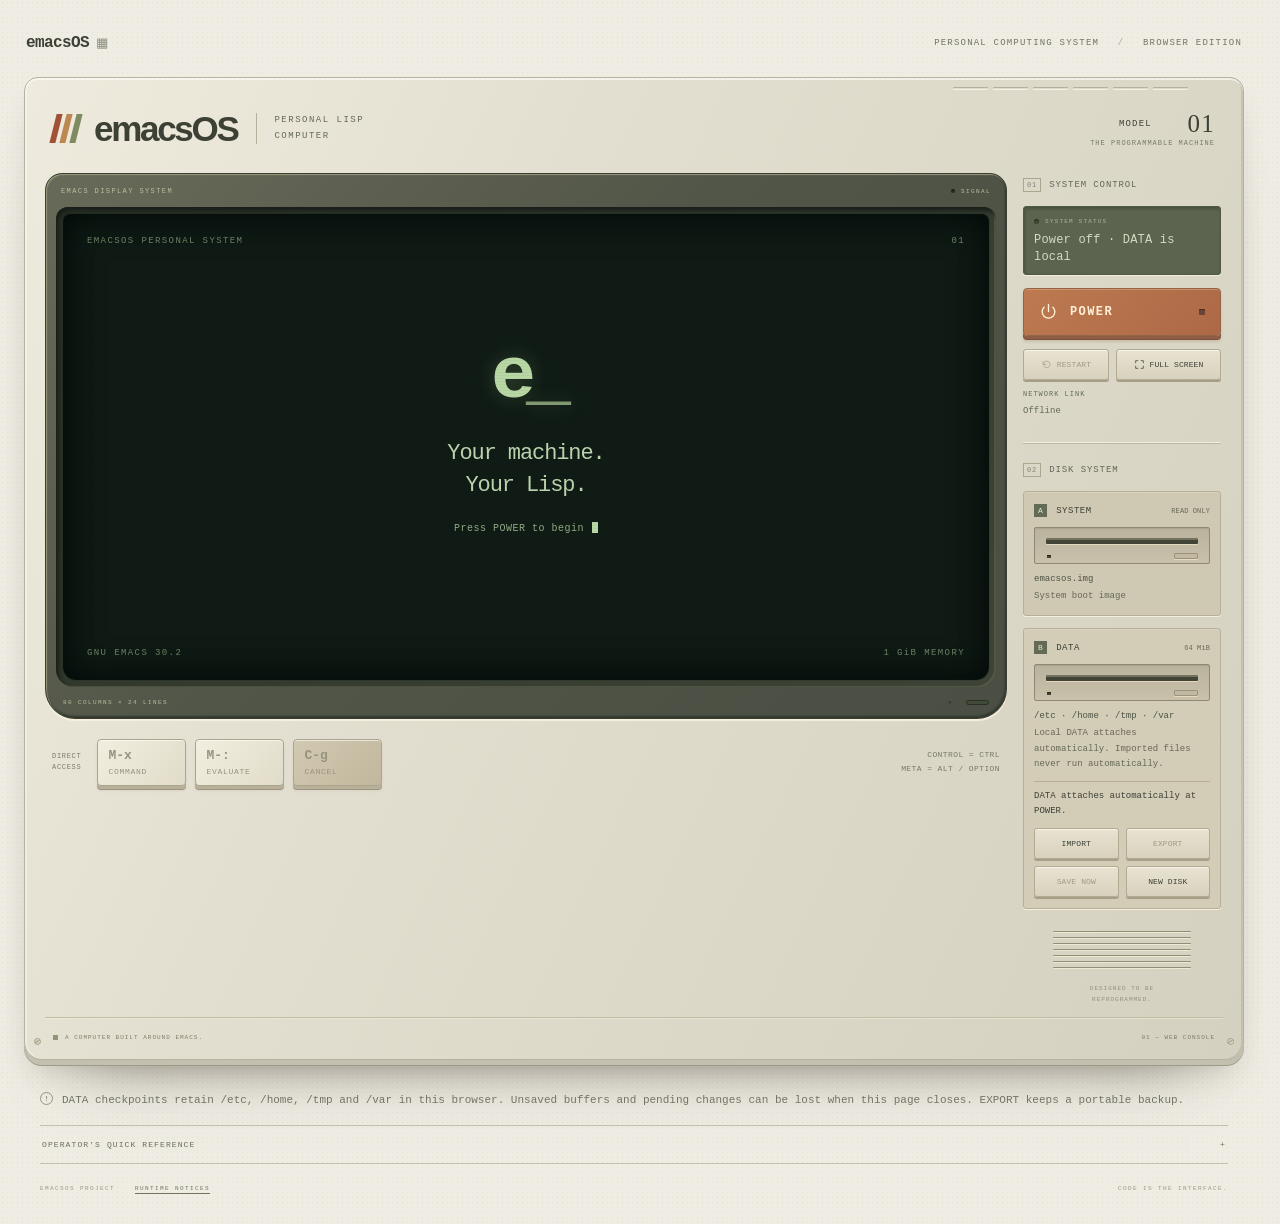
==== web/index.html @ 337ef13f "web: Bridge guest Ethernet through an automatic same-origin network" ====
<!doctype html>
<html lang="en" data-machine-state="off">
<head>
  <meta charset="utf-8">
  <meta name="viewport" content="width=device-width, initial-scale=1">
  <meta name="theme-color" content="#e2dece">
  <meta name="description" content="A small computer for Lisp. Boot emacsOS in your browser.">
  <title>emacsOS — Personal Lisp Computer</title>
  <link rel="icon" href="data:image/svg+xml,%3Csvg xmlns='http://www.w3.org/2000/svg' viewBox='0 0 32 32'%3E%3Crect width='32' height='32' rx='5' fill='%232c382d'/%3E%3Ctext x='6' y='24' font-family='monospace' font-size='26' fill='%23b9d49b'%3Ee%3C/text%3E%3C/svg%3E">
  <link rel="stylesheet" href="./vendor/xterm.css">
  <link rel="stylesheet" href="./terminal.css">
  <script src="./vendor/xterm.js" defer></script>
  <script src="./vendor/xterm-pty.js" defer></script>
  <script src="./machine.js" type="module"></script>
</head>
<body>
  <header class="page-header">
    <a class="project-name" href="./" aria-label="emacsOS web console">emacsOS<span class="registered-mark" aria-hidden="true">▦</span></a>
    <span class="edition">PERSONAL COMPUTING SYSTEM <span class="edition-divider">/</span> BROWSER EDITION</span>
  </header>

  <main class="computer" aria-label="emacsOS personal computer">
    <div class="case-top" aria-hidden="true"><span></span><span></span><span></span><span></span><span></span><span></span></div>
    <header class="nameplate">
      <div class="machine-brand"><span class="brand-stripes" aria-hidden="true"><i></i><i></i><i></i></span><h1>emacsOS</h1><span class="brand-description">PERSONAL LISP<br>COMPUTER</span></div>
      <div class="model-mark">MODEL <strong>01</strong><span>THE PROGRAMMABLE MACHINE</span></div>
    </header>

    <div class="machine-body">
      <section class="display-unit" aria-label="Computer display">
        <div class="monitor-shell" id="monitor">
          <div class="monitor-topline"><span>EMACS DISPLAY SYSTEM</span><span class="display-indicator"><i aria-hidden="true"></i> SIGNAL</span></div>
          <div class="screen-well">
            <div class="screen" id="screen">
              <div class="idle-screen" id="idle-screen">
                <div class="splash-top"><span>EMACSOS PERSONAL SYSTEM</span><span>01</span></div>
                <div class="splash-main"><div class="splash-logo" aria-hidden="true">e<span>_</span></div><p class="splash-title">Your machine.<br>Your Lisp.</p><p class="splash-instruction">Press POWER to begin<span class="cursor" aria-hidden="true"></span></p></div>
                <div class="splash-bottom"><span>GNU EMACS 30.2</span><span>1 GiB MEMORY</span></div>
              </div>
              <div id="terminal" aria-label="emacsOS terminal"></div>
            </div>
          </div>
          <div class="monitor-bottomline"><span id="screen-caption">80 COLUMNS × 24 LINES</span><span class="monitor-mark" aria-hidden="true">● <i></i></span></div>
        </div>
        <div class="key-strip" aria-label="Emacs shortcuts">
          <div class="key-strip-label">DIRECT<br>ACCESS</div>
          <button id="command-key" class="keycap" type="button" disabled><kbd>M-x</kbd><span>COMMAND</span></button>
          <button id="eval-key" class="keycap" type="button" disabled><kbd>M-:</kbd><span>EVALUATE</span></button>
          <button id="cancel-key" class="keycap keycap-cancel" type="button" disabled><kbd>C-g</kbd><span>CANCEL</span></button>
          <span class="keyboard-note">CONTROL = CTRL<br>META = ALT / OPTION</span>
        </div>
      </section>

      <aside class="front-panel" aria-label="Machine controls and disk bays">
        <section class="control-panel" aria-labelledby="control-heading">
          <h2 id="control-heading" class="panel-heading"><span>01</span> SYSTEM CONTROL</h2>
          <div class="system-readout"><span class="readout-label"><i id="power-led" class="led" aria-hidden="true"></i> SYSTEM STATUS</span><p id="status" role="status" aria-live="polite">OFFLINE</p><progress id="boot-progress" max="100" value="0" aria-label="Boot image download" hidden></progress></div>
          <button class="power-key" id="boot" type="button"><svg viewBox="0 0 24 24" aria-hidden="true"><path d="M12 3v9M6.5 6.5a8 8 0 1 0 11 0"/></svg><span>POWER</span><span class="key-indicator" aria-hidden="true"></span></button>
          <div class="secondary-controls"><button id="reset" class="small-key" type="button" disabled><svg viewBox="0 0 20 20" aria-hidden="true"><path d="M4 5v5h5M4.4 9a6 6 0 1 1 .8 4"/></svg>RESTART</button><button id="fullscreen" class="small-key" type="button"><svg viewBox="0 0 20 20" aria-hidden="true"><path d="M3 7V3h4m6 0h4v4m0 6v4h-4m-6 0H3v-4"/></svg>FULL SCREEN</button></div>
          <p class="network-readout"><span>NETWORK LINK</span><span id="network-status" role="status" aria-live="polite">Offline</span></p>
          <p id="error" class="machine-error" role="alert" hidden></p><button id="disk-discard" type="button" class="discard-key" hidden>DISCARD &amp; RESTART</button>
        </section>

        <section class="storage-panel" aria-labelledby="storage-heading">
          <h2 id="storage-heading" class="panel-heading"><span>02</span> DISK SYSTEM</h2>
          <div class="drive drive-system" data-drive="system">
            <div class="drive-label"><span><b>A</b> SYSTEM</span><span class="drive-tag">READ ONLY</span></div>
            <div class="drive-face" aria-hidden="true"><div class="drive-slot"></div><i id="activity-led" class="led"></i><span class="eject-block"></span></div>
            <p class="drive-file">emacsos.img</p>
            <p class="drive-detail">System boot image</p>
          </div>
          <div class="drive drive-data" data-drive="data" aria-describedby="data-drive-note">
            <div class="drive-label"><span><b>B</b> DATA</span><span class="drive-tag">64 MiB</span></div>
            <div class="drive-face" aria-hidden="true"><div class="drive-slot"></div><i id="data-led" class="led"></i><span class="eject-block"></span></div>
            <p class="drive-file">/etc · /home · /tmp · /var</p>
            <p class="drive-detail" id="data-drive-note">Local DATA attaches automatically. Imported files never run automatically.</p>
            <p id="data-status" class="data-status" role="status" aria-live="polite">Preparing DATA controls…</p>
            <div class="disk-actions"><button id="disk-import" type="button" class="small-key">IMPORT</button><button id="disk-export" type="button" class="small-key" disabled>EXPORT</button><button id="disk-save" type="button" class="small-key" disabled>SAVE NOW</button><button id="disk-new" type="button" class="small-key">NEW DISK</button><button id="disk-resume" type="button" class="small-key" hidden>RESUME</button></div>
            <input id="disk-file" type="file" accept=".img,application/octet-stream" hidden>
          </div>
        </section>
        <div class="speaker" aria-hidden="true"><i></i><i></i><i></i><i></i><i></i><i></i><i></i></div>
        <p class="panel-footnote">DESIGNED TO BE<br>REPROGRAMMED.</p>
      </aside>
    </div>

    <footer class="case-footer"><span><i class="footer-square" aria-hidden="true"></i> A COMPUTER BUILT AROUND EMACS.</span><span>01 — WEB CONSOLE</span></footer>
    <span class="case-screw screw-one" aria-hidden="true"></span><span class="case-screw screw-two" aria-hidden="true"></span>
  </main>

  <section class="operator-notes" aria-label="Operating notes">
    <p class="volatile-note"><span class="note-symbol" aria-hidden="true">!</span> DATA checkpoints retain /etc, /home, /tmp and /var in this browser. Unsaved buffers and pending changes can be lost when this page closes. EXPORT keeps a portable backup.</p>
    <details class="quick-reference"><summary>OPERATOR'S QUICK REFERENCE <span aria-hidden="true">+</span></summary><div class="reference-content"><p>Click the screen before typing. On Mac, use <strong>Control</strong> for C- shortcuts and <strong>Option</strong> for M- shortcuts. <kbd>Esc</kbd> followed by <kbd>x</kbd> also opens the command prompt.</p><dl><div><dt><kbd>C-x C-f</kbd></dt><dd>Open or create a file in <code>/home/user</code></dd></div><div><dt><kbd>C-x C-s</kbd></dt><dd>Save the current file</dd></div><div><dt><kbd>C-x C-e</kbd></dt><dd>Evaluate the expression before the cursor</dd></div><div><dt><kbd>C-g</kbd></dt><dd>Cancel the current command</dd></div></dl><p>Your home is <code>/home/user</code>; save projects in <code>~/projects</code>. System configuration belongs in <code>/etc/emacsos</code>, and application state in <code>/var/lib/emacsos</code>. Temporary files in <code>/tmp</code> stay on DATA until applications remove them.</p><p>To try application management, use the EVALUATE key and enter:</p><pre><code>(progn (require 'emacsos-counter)
       (emacsos-counter-start)
       (emacsos-counter-start)
       (emacsos-processes))</code></pre><p>In the application list: <kbd>s</kbd> stops a run, <kbd>r</kbd> restarts it, and <kbd>RET</kbd> shows details. Applications share one cooperative Emacs runtime.</p></div></details>
  </section>
  <footer class="page-footer"><span>EMACSOS PROJECT <a href="./licenses.html" target="_blank" rel="noopener">RUNTIME NOTICES</a></span><span>CODE IS THE INTERFACE.</span></footer>
</body>
</html>
---- web/terminal.css ----
:root {
  color-scheme: light;
  --desk: #eeece3;
  --case: #dcd8c8;
  --case-light: #eeeadd;
  --ink: #3c4035;
  --muted: #747467;
  --line: #b5b29f;
  --screen: #101b16;
  --phosphor: #c1d9b0;
  --amber: #b8663b;
  font-family: "IBM Plex Mono", "SFMono-Regular", Consolas, "Liberation Mono", monospace;
  font-synthesis: none;
}
* { box-sizing: border-box; }
body { margin: 0; color: var(--ink); background: var(--desk); background-image: radial-gradient(#c5c2b344 .7px, transparent .7px); background-size: 5px 5px; }
button, a, summary { -webkit-tap-highlight-color: transparent; }
button { font: inherit; color: inherit; cursor: pointer; }
button:disabled { cursor: default; }
button:focus-visible, summary:focus-visible, a:focus-visible { outline: 2px solid #617a48; outline-offset: 5px; }
[hidden] { display: none !important; }
.page-header { max-width: 1220px; margin: 34px auto 25px; display: flex; align-items: center; justify-content: space-between; padding: 0 2px; }
.project-name { color: var(--ink); text-decoration: none; font-size: 16px; font-weight: 700; letter-spacing: -.6px; }
.registered-mark { margin-left: 7px; font-size: 13px; color: #8a8b7b; }
.edition { font-size: 9px; letter-spacing: 1.2px; color: #727367; }
.edition-divider { padding: 0 12px; color: #aba99a; }
.computer { max-width: 1220px; margin: 0 auto; position: relative; background: linear-gradient(115deg, #eeeadd 0%, #e3dfd0 35%, #d5d1c0 100%); border: 1px solid #b6b29f; border-radius: 14px 14px 18px 18px; padding: 23px 26px 0; box-shadow: inset 0 2px 0 #fff9, inset 2px 0 0 #fff5, inset -2px 0 0 #aaa58f66, 0 5px 0 #c4c0af, 0 6px 0 #9e9a88, 0 21px 30px -12px #655d4844, 0 50px 65px -55px #4a4035aa; }
.case-top { position: absolute; top: 9px; right: 55px; display: flex; gap: 5px; }
.case-top span { width: 35px; height: 3px; border-top: 1px solid #b5b09b; border-bottom: 1px solid #f4f1e6; border-radius: 1px; }
.nameplate { display: flex; align-items: center; justify-content: space-between; min-height: 72px; padding: 5px 8px 22px; }
.machine-brand { display: flex; align-items: center; gap: 15px; }
.machine-brand h1 { font-family: "Arial Black", "Helvetica Neue", Arial, sans-serif; font-size: 35px; letter-spacing: -2.3px; margin: 0; font-weight: 900; }
.brand-stripes { display: flex; gap: 4px; height: 29px; transform: skewX(-14deg); }
.brand-stripes i { width: 6px; background: #a15236; }
.brand-stripes i:nth-child(2) { background: #bc8750; }
.brand-stripes i:nth-child(3) { background: #7e8a60; }
.brand-description { border-left: 1px solid #b4b09c; margin-left: 4px; padding-left: 17px; font-size: 9px; letter-spacing: 1.5px; line-height: 1.7; color: #666958; }
.model-mark { display: grid; grid-template-columns: auto auto; align-items: center; gap: 1px 7px; font-size: 9px; letter-spacing: 1.2px; text-align: right; }
.model-mark strong { font: 25px Georgia, serif; }
.model-mark > span { grid-column: 1 / -1; font-size: 7px; letter-spacing: 1px; color: #787969; }
.machine-body { display: grid; grid-template-columns: minmax(0, 1fr) 212px; gap: 22px; align-items: start; }
.display-unit { min-width: 0; }
.monitor-shell { background: linear-gradient(135deg, #686a59, #525648 45%, #4a4e43); padding: 13px 15px 12px; border: 1px solid #3a3e34; border-radius: 17px 17px 30px 30px; box-shadow: inset 1px 1px 1px #979b7b, inset -1px -2px 2px #30372d, 0 2px 1px #f6f0dd; }
.monitor-topline, .monitor-bottomline { display: flex; align-items: center; justify-content: space-between; color: #b9be9f; font-size: 7px; letter-spacing: 1.4px; }
.monitor-topline { padding: 0 5px 12px; }
.display-indicator { display: flex; gap: 6px; align-items: center; font-size: 6px; }
.display-indicator i { display: block; width: 4px; height: 4px; border-radius: 50%; background: #262d24; box-shadow: inset 0 1px 1px #1118; }
.screen-well { padding: 12px; background: linear-gradient(140deg, #2a3227, #3d4437); border-radius: 12px 12px 18px 18px; box-shadow: inset 3px 4px 5px #171e18, inset -2px -1px 1px #8a8d6f55; }
.screen { background: var(--screen); border-radius: 6px 6px 12px 12px; min-height: 464px; overflow: auto; position: relative; box-shadow: inset 0 0 36px #030d08, 0 0 1px 1px #030d08; isolation: isolate; }
.screen::after { content: ""; position: absolute; inset: 0; pointer-events: none; z-index: 3; border-radius: inherit; background: repeating-linear-gradient(0deg, #0000000a 0, #0000000a 1px, transparent 1px, transparent 3px); box-shadow: inset 0 0 30px #0004; }
.idle-screen { min-width: 720px; height: 464px; padding: 21px 23px; color: #91ac85; display: flex; flex-direction: column; justify-content: space-between; }
.splash-top, .splash-bottom { display: flex; justify-content: space-between; font-size: 9px; letter-spacing: 1.4px; opacity: .72; }
.splash-main { text-align: center; padding-bottom: 10px; }
.splash-logo { font-size: 75px; font-weight: 700; line-height: 1; letter-spacing: -10px; color: #b9d7a5; text-shadow: 0 0 18px #a8dd8038; margin-bottom: 23px; }
.splash-logo span { color: #829b73; }
.splash-title { font-size: 22px; line-height: 1.45; letter-spacing: -1.1px; margin: 0 0 21px; color: #bcd4ae; }
.splash-instruction { font-size: 10px; letter-spacing: .5px; }
.cursor { width: 6px; height: 11px; display: inline-block; vertical-align: -2px; background: #b9d7a5; margin-left: 8px; animation: blink 1.4s step-end infinite; }
@keyframes blink { 50% { opacity: 0; } }
#terminal { width: max-content; min-width: 100%; padding: 12px 10px; }
#terminal:empty { display: none; }
#terminal .xterm { padding: 0; }
#terminal .xterm-viewport { border-radius: 2px; }
html:not([data-machine-state="off"]):not([data-machine-state="failed"]) .idle-screen { display: none; }
html[data-machine-state="loading"] .screen, html[data-machine-state="starting"] .screen { background-image: radial-gradient(ellipse at center, #23392b55, transparent 70%); }
.monitor-bottomline { padding: 12px 7px 0; font-size: 6px; min-height: 19px; }
.monitor-mark { color: #333c2b; display: flex; gap: 13px; align-items: center; }
.monitor-mark i { display: block; width: 23px; height: 5px; border: 1px solid #292f23; border-radius: 3px; background: #414937; }
.key-strip { min-height: 78px; display: flex; gap: 9px; align-items: center; padding: 16px 7px 8px; }
.key-strip-label { font-size: 7px; letter-spacing: .7px; line-height: 1.6; color: #7b7a68; margin-right: 7px; }
.keycap { background: linear-gradient(130deg, #f2eedf, #e1dcc9); border: 1px solid #aaa58d; border-radius: 4px; box-shadow: inset 0 1px 0 #fff9, 0 3px 0 #b8b099, 0 4px 0 #9d9582, 0 5px 3px #76705b1a; min-width: 89px; height: 47px; padding: 6px 10px; text-align: left; }
.keycap kbd { display: block; font-size: 13px; font-family: inherit; font-weight: 700; line-height: 1.2; }
.keycap span { display: block; font-size: 8px; letter-spacing: .7px; margin-top: 4px; }
.keycap:not(:disabled):active, .small-key:not(:disabled):active { transform: translateY(2px); box-shadow: inset 0 1px 2px #463b3133, 0 1px 0 #9d9582; }
.keycap:disabled { color: #969381; }
.keycap-cancel { background: linear-gradient(130deg, #d2c9b1, #c1b79d); }
.keyboard-note { font-size: 8px; letter-spacing: .4px; line-height: 1.8; margin-left: auto; color: #797967; text-align: right; }
.front-panel { padding: 5px 2px 0 0; }
.panel-heading { display: flex; gap: 8px; align-items: center; font-size: 9px; font-weight: 500; letter-spacing: .9px; margin: 0 0 14px; color: #636654; }
.panel-heading > span { font-size: 7px; border: 1px solid #aaa78e; padding: 2px 3px; color: #82816c; }
.system-readout { padding: 11px 10px 8px; background: #5c644f; color: #d3dbc2; border: 1px solid #515944; border-radius: 3px; min-height: 63px; box-shadow: inset 1px 2px 3px #303c2677, 0 1px 0 #f3eedb; }
.readout-label { font-size: 6px; letter-spacing: 1.2px; display: flex; align-items: center; gap: 6px; color: #acb69b; }
.led { display: inline-block; height: 5px; width: 5px; border-radius: 50%; background: #414834; box-shadow: inset 0 1px 1px #0007; }
#status { font-size: 12px; line-height: 1.4; letter-spacing: .2px; margin: 7px 0 0; overflow-wrap: anywhere; }
#boot-progress { width: 100%; height: 3px; border: none; display: block; margin-top: 8px; accent-color: #c3d79e; }
#boot-progress::-webkit-progress-bar { background: #434d38; }
#boot-progress::-webkit-progress-value { background: #c3d79e; }
.power-key { display: flex; align-items: center; gap: 12px; width: 100%; height: 48px; padding: 0 15px; border-radius: 4px; border: 1px solid #93634a; margin-top: 13px; background: linear-gradient(130deg, #bd794f, #ad6947); box-shadow: inset 0 1px 0 #e3ae8188, 0 3px 0 #8e5d43, 0 4px 0 #79513c, 0 6px 3px #84623c33; color: #fff1d8; font-size: 12px; font-weight: 700; letter-spacing: 1.4px; }
.power-key svg { width: 19px; height: 19px; fill: none; stroke: currentColor; stroke-width: 1.7; stroke-linecap: round; }
.power-key .key-indicator { margin-left: auto; width: 6px; height: 6px; border-radius: 1px; background: #6c4435; box-shadow: inset 0 1px 1px #0005; }
.power-key:not(:disabled):hover { background: linear-gradient(130deg, #c98457, #b8734d); }
.power-key:not(:disabled):active { transform: translateY(2px); box-shadow: inset 0 1px 1px #79452b66, 0 1px 0 #79513c; }
.power-key:disabled { background: linear-gradient(130deg, #b5ab92, #a69d85); border-color: #928b73; color: #e9e5d5; box-shadow: inset 0 1px 0 #d6d0b9, 0 3px 0 #918771, 0 4px 0 #827963; }
.secondary-controls { display: grid; grid-template-columns: .9fr 1.1fr; gap: 7px; margin-top: 13px; }
.small-key { display: flex; align-items: center; justify-content: center; gap: 5px; min-height: 31px; padding: 7px 4px; background: linear-gradient(#e8e3d2, #d8d1bd); border: 1px solid #b2aa91; border-radius: 3px; box-shadow: inset 0 1px 0 #f7f4e7, 0 2px 0 #a69e86; font-size: 8px; letter-spacing: .1px; }
.small-key svg { width: 11px; height: 11px; fill: none; stroke: currentColor; stroke-width: 1.3; stroke-linecap: round; stroke-linejoin: round; flex-shrink: 0; }
.small-key:disabled { color: #a19a83; }
.machine-error { font-size: 9px; color: #873c29; line-height: 1.6; padding: 8px; border-left: 2px solid #b56e4a; overflow-wrap: anywhere; }
.storage-panel { border-top: 1px solid #bdb7a1; box-shadow: 0 -1px 0 #f2eedb; margin-top: 25px; padding-top: 19px; }
.drive { padding: 12px 10px 11px; border: 1px solid #b7af99; border-radius: 3px; background: #cfc8b3; box-shadow: inset 0 1px 1px #f2e8d155, 0 1px 0 #f6eed9; }
.drive + .drive { margin-top: 12px; }
.drive-label { display: flex; justify-content: space-between; align-items: center; font-size: 9px; letter-spacing: .5px; }
.drive-label b { display: inline-block; background: #636a56; color: #e6e8d9; padding: 2px 4px; font-size: 8px; font-weight: 400; margin-right: 3px; }
.drive-tag { font-size: 7px; letter-spacing: .1px; color: #676957; }
.drive-face { height: 37px; border: 1px solid #8e8975; background: linear-gradient(#b9b29d, #c9c1aa); position: relative; border-radius: 2px; margin: 10px 0 10px; box-shadow: inset 0 1px 1px #4d483b22; }
.drive-slot { position: absolute; left: 11px; top: 10px; right: 11px; height: 6px; background: #414436; border-top: 2px solid #73725d; border-radius: 1px; box-shadow: 0 1px 0 #e3d8bb; }
.drive-face .led { position: absolute; left: 12px; bottom: 5px; width: 4px; height: 3px; border-radius: 0; }
.eject-block { position: absolute; right: 11px; bottom: 4px; width: 24px; height: 6px; border: 1px solid #9b937d; background: #c2b9a1; box-shadow: 0 1px 0 #e6dbc0; border-radius: 1px; }
.drive-file { margin: 0; font-size: 9px; color: #4e5444; }
.drive-detail { margin: 5px 0 0; font-size: 9px; color: #666957; line-height: 1.7; }
.drive-data { background: #d3ccb7; }
.speaker { display: grid; gap: 4px; margin: 22px 30px 15px; }
.speaker i { height: 2px; background: #a29e89; border-top: 1px solid #918e78; border-bottom: 1px solid #f0e8d0; border-radius: 3px; }
.panel-footnote { text-align: center; font-size: 6px; line-height: 1.8; letter-spacing: 1px; color: #909079; }
.case-footer { display: flex; justify-content: space-between; align-items: center; margin-top: 5px; padding: 16px 8px 18px; border-top: 1px solid #c2bca7; color: #7c7b66; font-size: 6px; letter-spacing: 1px; box-shadow: inset 0 1px 0 #f7efda77; }
.case-footer > span:first-child { display: flex; align-items: center; gap: 7px; }
.footer-square { width: 5px; height: 5px; background: #929579; }
.case-screw { position: absolute; bottom: 14px; width: 7px; height: 7px; border: 1px solid #a4a18b; border-radius: 50%; background: linear-gradient(125deg, #c8c1ac, #e5ddc5); box-shadow: inset 0 1px 1px #fff4; }
.case-screw::after { content: ""; position: absolute; top: 2px; left: 0; width: 5px; height: 1px; background: #a09a84; transform: rotate(-35deg); }
.screw-one { left: 9px; }.screw-two { right: 9px; }
.operator-notes { max-width: 1188px; margin: 31px auto 0; }
.volatile-note { display: flex; align-items: start; gap: 9px; font-size: 11px; line-height: 1.7; color: #767769; margin: 0 0 16px; }
.note-symbol { width: 13px; height: 13px; border: 1px solid #9a9985; border-radius: 50%; text-align: center; font-size: 8px; line-height: 12px; flex-shrink: 0; margin-top: 1px; }
.quick-reference { border-top: 1px solid #c5c1b2; border-bottom: 1px solid #c5c1b2; }
.quick-reference summary { cursor: pointer; display: flex; justify-content: space-between; padding: 14px 2px; font-size: 8px; letter-spacing: 1.1px; color: #6b705e; list-style: none; }
.quick-reference summary::-webkit-details-marker { display: none; }
.quick-reference[open] summary > span { transform: rotate(45deg); }
.reference-content { padding: 0 3px 12px; font-size: 11px; line-height: 1.8; max-width: 780px; color: #626958; }
.reference-content dl { display: grid; grid-template-columns: 1fr 1fr; gap: 10px 25px; margin: 17px 0; }
.reference-content dl > div { display: flex; gap: 12px; align-items: baseline; }
.reference-content dt { flex: 0 0 90px; }.reference-content dd { margin: 0; font-size: 10px; }
.reference-content kbd { background: #e4e0d2; border: 1px solid #cac4b1; border-radius: 2px; font-size: 10px; padding: 1px 3px; white-space: nowrap; }
.reference-content pre { overflow: auto; background: #e4e0d2; border-left: 2px solid #a3a78e; padding: 12px 15px; font-size: 11px; }
.page-footer { max-width: 1188px; margin: 21px auto 32px; display: flex; justify-content: space-between; font-size: 6px; letter-spacing: 1.4px; color: #999888; }
.page-footer a { color: #727661; margin-left: 15px; text-underline-offset: 3px; }
html[data-machine-state="running"] #power-led, html[data-machine-state="running"] .display-indicator i { background: #b5d785; box-shadow: 0 0 5px #b7d77988; }
html[data-machine-state="running"] #activity-led { background: #90a85f; box-shadow: 0 0 3px #8c9f5c66; }
html[data-machine-state="running"] .power-key .key-indicator { background: #c1d7a0; box-shadow: 0 0 3px #c1d7a077; }
html[data-machine-state="loading"] #power-led, html[data-machine-state="starting"] #power-led { background: #d6b475; animation: blink 1s step-end infinite; }
html[data-machine-state="failed"] #power-led { background: #d88c64; }
.monitor-shell:fullscreen { display: flex; flex-direction: column; justify-content: center; align-items: center; border-radius: 0; background: #252d24; overflow: auto; }
.monitor-shell:fullscreen .screen-well { width: max-content; max-width: 100%; }
.monitor-shell:fullscreen .monitor-topline, .monitor-shell:fullscreen .monitor-bottomline { width: 820px; max-width: 100%; }
@media (max-width: 1280px) { .page-header, .computer { margin-left: 24px; margin-right: 24px; }.operator-notes, .page-footer { margin-left: 40px; margin-right: 40px; }.computer { padding-left: 20px; padding-right: 20px; }.machine-body { gap: 16px; grid-template-columns: minmax(0, 1fr) 200px; }.screen-well { padding: 8px; }.monitor-shell { padding-left: 10px; padding-right: 10px; } }
@media (max-width: 1140px) { .machine-body { grid-template-columns: minmax(0, 1fr); }.front-panel { display: grid; grid-template-columns: 230px minmax(0, 1fr); gap: 25px; padding: 12px 7px 20px; }.storage-panel { margin-top: 0; padding-top: 0; border-top: 0; box-shadow: none; display: grid; grid-template-columns: 1fr 1fr; gap: 0 14px; }.storage-panel h2 { grid-column: 1 / -1; }.drive + .drive { margin-top: 0; }.speaker, .panel-footnote { display: none; }.case-footer { margin-top: 0; }.screen { min-height: 464px; }.idle-screen { min-width: 0; }.keyboard-note { margin-left: 22px; }.monitor-shell { max-width: 100%; } }
@media (max-width: 640px) { .page-header { margin: 22px 16px 18px; }.edition { font-size: 6px; letter-spacing: .4px; max-width: 180px; text-align: right; line-height: 1.8; }.edition-divider { padding: 0 4px; }.computer { margin: 0 10px; padding: 18px 10px 0; border-radius: 10px; }.nameplate { padding: 8px 3px 19px; }.machine-brand { gap: 10px; }.machine-brand h1 { font-size: 29px; }.brand-description { display: none; }.model-mark > span { display: none; }.brand-stripes { height: 23px; gap: 3px; }.brand-stripes i { width: 4px; }.case-top { right: 25px; }.case-top span { width: 22px; }.monitor-shell { padding: 10px 7px; border-radius: 12px 12px 20px 20px; }.monitor-topline { font-size: 6px; letter-spacing: .8px; }.screen-well { padding: 6px; }.screen { min-height: 340px; }.idle-screen { height: 340px; padding: 17px 14px; }.splash-top, .splash-bottom { font-size: 6px; letter-spacing: .5px; }.splash-title { font-size: 20px; }.splash-logo { font-size: 50px; margin-bottom: 18px; }.splash-instruction { font-size: 8px; }.key-strip { gap: 7px; padding-left: 3px; padding-right: 3px; min-height: 77px; }.key-strip-label { font-size: 5px; margin-right: 0; }.keycap { min-width: 0; width: 77px; padding-left: 9px; }.keycap span { font-size: 8px; }.keyboard-note { display: none; }.front-panel { grid-template-columns: 1fr; gap: 23px; padding-left: 4px; padding-right: 4px; }.control-panel { display: grid; grid-template-columns: 1fr 1fr; gap: 0 12px; }.control-panel h2 { grid-column: 1 / -1; }.system-readout { grid-row: span 2; }.power-key { margin-top: 0; height: 42px; font-size: 10px; gap: 10px; padding: 0 11px; }.secondary-controls { margin-top: 9px; }.small-key { font-size: 7px; min-height: 27px; }.machine-error { grid-column: 1 / -1; }.storage-panel { gap: 0 10px; }.drive { padding: 11px 8px; }.drive-label { font-size: 8px; }.drive-tag { font-size: 6px; }.drive-file { font-size: 8px; }.drive-detail { font-size: 9px; }.case-footer { font-size: 4px; letter-spacing: .3px; padding: 13px 3px 16px; }.operator-notes { margin: 27px 20px 0; }.volatile-note { font-size: 10px; }.quick-reference summary { font-size: 7px; }.reference-content dl { grid-template-columns: 1fr; }.page-footer { margin: 18px 20px 25px; font-size: 5px; }.monitor-shell:fullscreen { padding: 15px; } }
@media (prefers-reduced-motion: reduce) { *, *::before, *::after { animation: none !important; scroll-behavior: auto !important; } }

.data-status { font-size: 9px; line-height: 1.6; padding-top: 7px; border-top: 1px solid #b6ae98; overflow-wrap: anywhere; }
.data-status[data-state="saved"] { color: #405c32; }
.data-status[data-state="error"], .data-status[data-state="session-only"] { color: #873c29; }
.disk-actions { display: grid; grid-template-columns: 1fr 1fr; gap: 7px; margin-top: 10px; }
.disk-actions .small-key { font-size: 8px; }
#disk-resume { grid-column: 1 / -1; }
.discard-key { background: none; border: 0; color: #873c29; padding: 8px 0; text-decoration: underline; font-size: 8px; line-height: 1.6; cursor: pointer; }
html[data-storage-state="saved"] #data-led { background: #90a85f; box-shadow: 0 0 3px #8c9f5c66; }
html[data-storage-state="pending"] #data-led { background: #d6b475; }
html[data-storage-state="error"] #data-led, html[data-storage-state="session-only"] #data-led { background: #d88c64; }

.network-readout { display: flex; flex-direction: column; gap: 4px; font-size: 9px; line-height: 1.6; color: #626958; grid-column: 1 / -1; }
.network-readout > span:first-child { font-size: 7px; letter-spacing: 1px; }
html[data-network-state="connected"] #network-status { color: #405c32; }
html[data-network-state="disconnected"] #network-status { color: #873c29; }
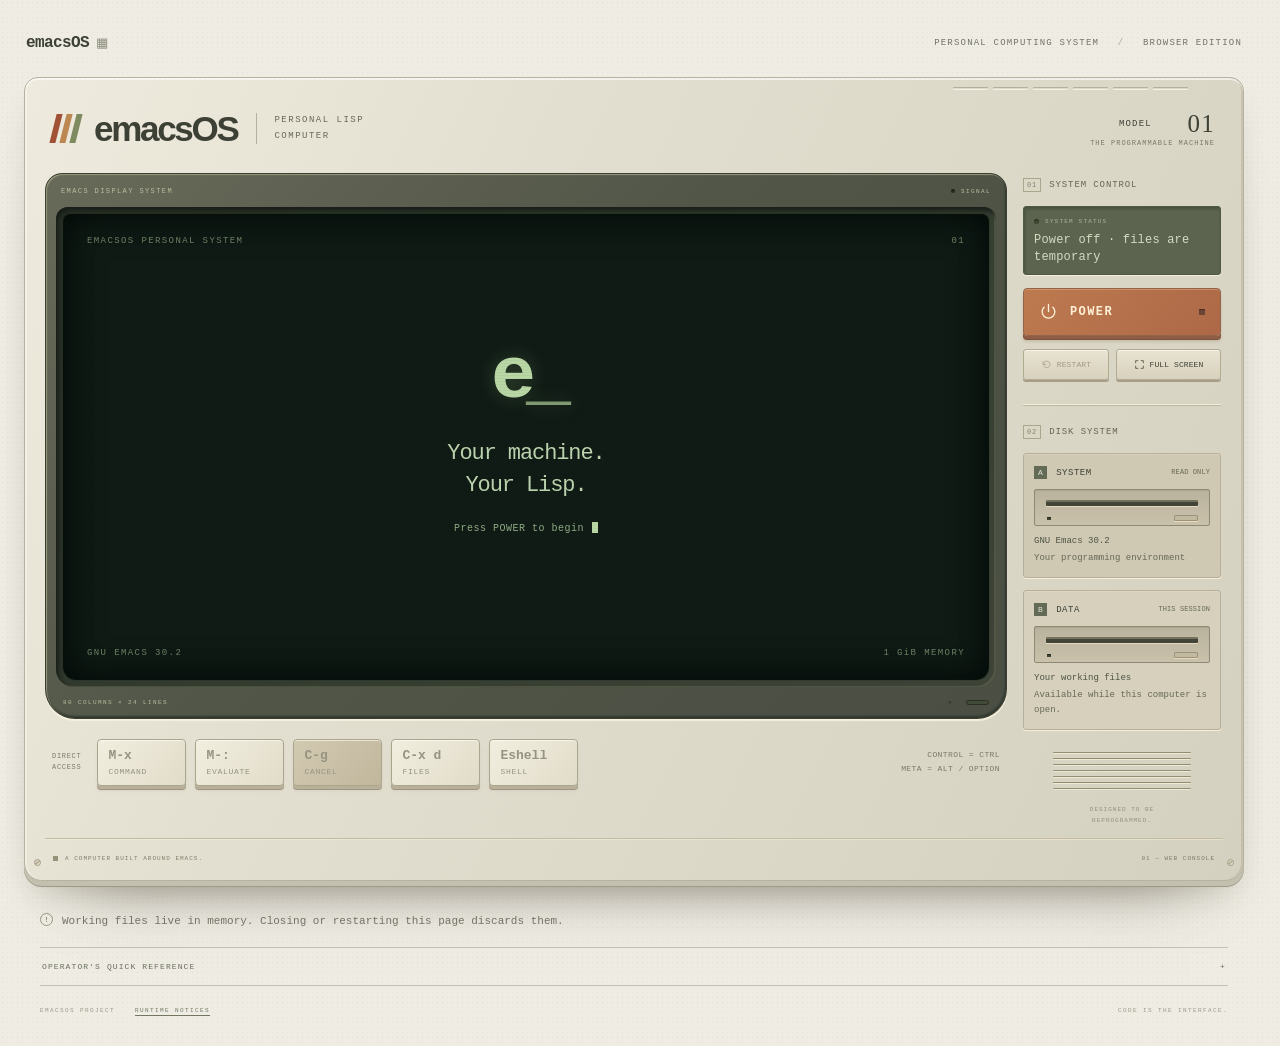
==== commit a6ed505d: "system: Replace the custom kernel with Linux and the browser workspace" ====
--- a/web/index.html
+++ b/web/index.html
@@ -4,7 +4,7 @@
   <meta charset="utf-8">
   <meta name="viewport" content="width=device-width, initial-scale=1">
   <meta name="theme-color" content="#e2dece">
-  <meta name="description" content="A small computer for Lisp. Boot emacsOS in your browser.">
+  <meta name="description" content="Your personal Lisp computer. Start Emacs in your browser and make it your own.">
   <title>emacsOS — Personal Lisp Computer</title>
   <link rel="icon" href="data:image/svg+xml,%3Csvg xmlns='http://www.w3.org/2000/svg' viewBox='0 0 32 32'%3E%3Crect width='32' height='32' rx='5' fill='%232c382d'/%3E%3Ctext x='6' y='24' font-family='monospace' font-size='26' fill='%23b9d49b'%3Ee%3C/text%3E%3C/svg%3E">
   <link rel="stylesheet" href="./vendor/xterm.css">
@@ -47,6 +47,8 @@
           <button id="command-key" class="keycap" type="button" disabled><kbd>M-x</kbd><span>COMMAND</span></button>
           <button id="eval-key" class="keycap" type="button" disabled><kbd>M-:</kbd><span>EVALUATE</span></button>
           <button id="cancel-key" class="keycap keycap-cancel" type="button" disabled><kbd>C-g</kbd><span>CANCEL</span></button>
+          <button id="files-key" class="keycap" type="button" disabled><kbd>C-x d</kbd><span>FILES</span></button>
+          <button id="shell-key" class="keycap" type="button" disabled><kbd>Eshell</kbd><span>SHELL</span></button>
           <span class="keyboard-note">CONTROL = CTRL<br>META = ALT / OPTION</span>
         </div>
       </section>
@@ -57,8 +59,7 @@
           <div class="system-readout"><span class="readout-label"><i id="power-led" class="led" aria-hidden="true"></i> SYSTEM STATUS</span><p id="status" role="status" aria-live="polite">OFFLINE</p><progress id="boot-progress" max="100" value="0" aria-label="Boot image download" hidden></progress></div>
           <button class="power-key" id="boot" type="button"><svg viewBox="0 0 24 24" aria-hidden="true"><path d="M12 3v9M6.5 6.5a8 8 0 1 0 11 0"/></svg><span>POWER</span><span class="key-indicator" aria-hidden="true"></span></button>
           <div class="secondary-controls"><button id="reset" class="small-key" type="button" disabled><svg viewBox="0 0 20 20" aria-hidden="true"><path d="M4 5v5h5M4.4 9a6 6 0 1 1 .8 4"/></svg>RESTART</button><button id="fullscreen" class="small-key" type="button"><svg viewBox="0 0 20 20" aria-hidden="true"><path d="M3 7V3h4m6 0h4v4m0 6v4h-4m-6 0H3v-4"/></svg>FULL SCREEN</button></div>
-          <p class="network-readout"><span>NETWORK LINK</span><span id="network-status" role="status" aria-live="polite">Offline</span></p>
-          <p id="error" class="machine-error" role="alert" hidden></p><button id="disk-discard" type="button" class="discard-key" hidden>DISCARD &amp; RESTART</button>
+          <p id="error" class="machine-error" role="alert" hidden></p>
         </section>
 
         <section class="storage-panel" aria-labelledby="storage-heading">
@@ -66,17 +67,14 @@
           <div class="drive drive-system" data-drive="system">
             <div class="drive-label"><span><b>A</b> SYSTEM</span><span class="drive-tag">READ ONLY</span></div>
             <div class="drive-face" aria-hidden="true"><div class="drive-slot"></div><i id="activity-led" class="led"></i><span class="eject-block"></span></div>
-            <p class="drive-file">emacsos.img</p>
-            <p class="drive-detail">System boot image</p>
+            <p class="drive-file">GNU Emacs 30.2</p>
+            <p class="drive-detail">Your programming environment</p>
           </div>
           <div class="drive drive-data" data-drive="data" aria-describedby="data-drive-note">
-            <div class="drive-label"><span><b>B</b> DATA</span><span class="drive-tag">64 MiB</span></div>
-            <div class="drive-face" aria-hidden="true"><div class="drive-slot"></div><i id="data-led" class="led"></i><span class="eject-block"></span></div>
-            <p class="drive-file">/etc · /home · /tmp · /var</p>
-            <p class="drive-detail" id="data-drive-note">Local DATA attaches automatically. Imported files never run automatically.</p>
-            <p id="data-status" class="data-status" role="status" aria-live="polite">Preparing DATA controls…</p>
-            <div class="disk-actions"><button id="disk-import" type="button" class="small-key">IMPORT</button><button id="disk-export" type="button" class="small-key" disabled>EXPORT</button><button id="disk-save" type="button" class="small-key" disabled>SAVE NOW</button><button id="disk-new" type="button" class="small-key">NEW DISK</button><button id="disk-resume" type="button" class="small-key" hidden>RESUME</button></div>
-            <input id="disk-file" type="file" accept=".img,application/octet-stream" hidden>
+            <div class="drive-label"><span><b>B</b> DATA</span><span class="drive-tag">THIS SESSION</span></div>
+            <div class="drive-face" aria-hidden="true"><div class="drive-slot"></div><i class="led"></i><span class="eject-block"></span></div>
+            <p class="drive-file">Your working files</p>
+            <p class="drive-detail" id="data-drive-note">Available while this computer is open.</p>
           </div>
         </section>
         <div class="speaker" aria-hidden="true"><i></i><i></i><i></i><i></i><i></i><i></i><i></i></div>
@@ -89,11 +87,8 @@
   </main>
 
   <section class="operator-notes" aria-label="Operating notes">
-    <p class="volatile-note"><span class="note-symbol" aria-hidden="true">!</span> DATA checkpoints retain /etc, /home, /tmp and /var in this browser. Unsaved buffers and pending changes can be lost when this page closes. EXPORT keeps a portable backup.</p>
-    <details class="quick-reference"><summary>OPERATOR'S QUICK REFERENCE <span aria-hidden="true">+</span></summary><div class="reference-content"><p>Click the screen before typing. On Mac, use <strong>Control</strong> for C- shortcuts and <strong>Option</strong> for M- shortcuts. <kbd>Esc</kbd> followed by <kbd>x</kbd> also opens the command prompt.</p><dl><div><dt><kbd>C-x C-f</kbd></dt><dd>Open or create a file in <code>/home/user</code></dd></div><div><dt><kbd>C-x C-s</kbd></dt><dd>Save the current file</dd></div><div><dt><kbd>C-x C-e</kbd></dt><dd>Evaluate the expression before the cursor</dd></div><div><dt><kbd>C-g</kbd></dt><dd>Cancel the current command</dd></div></dl><p>Your home is <code>/home/user</code>; save projects in <code>~/projects</code>. System configuration belongs in <code>/etc/emacsos</code>, and application state in <code>/var/lib/emacsos</code>. Temporary files in <code>/tmp</code> stay on DATA until applications remove them.</p><p>To try application management, use the EVALUATE key and enter:</p><pre><code>(progn (require 'emacsos-counter)
-       (emacsos-counter-start)
-       (emacsos-counter-start)
-       (emacsos-processes))</code></pre><p>In the application list: <kbd>s</kbd> stops a run, <kbd>r</kbd> restarts it, and <kbd>RET</kbd> shows details. Applications share one cooperative Emacs runtime.</p></div></details>
+    <p class="volatile-note"><span class="note-symbol" aria-hidden="true">!</span> Working files live in memory. Closing or restarting this page discards them.</p>
+    <details class="quick-reference"><summary>OPERATOR'S QUICK REFERENCE <span aria-hidden="true">+</span></summary><div class="reference-content"><p>Click the screen before typing. On Mac, use <strong>Control</strong> for C- shortcuts and <strong>Option</strong> for M- shortcuts. <kbd>Esc</kbd> followed by <kbd>x</kbd> also opens the command prompt.</p><dl><div><dt><kbd>C-x C-f</kbd></dt><dd>Open or create a file in <code>~/work</code></dd></div><div><dt><kbd>C-x C-s</kbd></dt><dd>Save the current file</dd></div><div><dt><kbd>C-x C-e</kbd></dt><dd>Evaluate the expression before the cursor</dd></div><div><dt><kbd>C-g</kbd></dt><dd>Cancel the current command</dd></div></dl><p>Use FILES to browse your workspace, or SHELL to run commands in Eshell. <kbd>C-x C-c</kbd> ends the session. Saved files remain available during this session; restarting begins with a fresh workspace.</p></div></details>
   </section>
   <footer class="page-footer"><span>EMACSOS PROJECT <a href="./licenses.html" target="_blank" rel="noopener">RUNTIME NOTICES</a></span><span>CODE IS THE INTERFACE.</span></footer>
 </body>
--- a/web/terminal.css
+++ b/web/terminal.css
@@ -66,7 +66,7 @@
 .monitor-bottomline { padding: 12px 7px 0; font-size: 6px; min-height: 19px; }
 .monitor-mark { color: #333c2b; display: flex; gap: 13px; align-items: center; }
 .monitor-mark i { display: block; width: 23px; height: 5px; border: 1px solid #292f23; border-radius: 3px; background: #414937; }
-.key-strip { min-height: 78px; display: flex; gap: 9px; align-items: center; padding: 16px 7px 8px; }
+.key-strip { min-height: 78px; display: flex; flex-wrap: wrap; gap: 9px; align-items: center; padding: 16px 7px 8px; }
 .key-strip-label { font-size: 7px; letter-spacing: .7px; line-height: 1.6; color: #7b7a68; margin-right: 7px; }
 .keycap { background: linear-gradient(130deg, #f2eedf, #e1dcc9); border: 1px solid #aaa58d; border-radius: 4px; box-shadow: inset 0 1px 0 #fff9, 0 3px 0 #b8b099, 0 4px 0 #9d9582, 0 5px 3px #76705b1a; min-width: 89px; height: 47px; padding: 6px 10px; text-align: left; }
 .keycap kbd { display: block; font-size: 13px; font-family: inherit; font-weight: 700; line-height: 1.2; }
@@ -108,7 +108,10 @@
 .eject-block { position: absolute; right: 11px; bottom: 4px; width: 24px; height: 6px; border: 1px solid #9b937d; background: #c2b9a1; box-shadow: 0 1px 0 #e6dbc0; border-radius: 1px; }
 .drive-file { margin: 0; font-size: 9px; color: #4e5444; }
 .drive-detail { margin: 5px 0 0; font-size: 9px; color: #666957; line-height: 1.7; }
-.drive-data { background: #d3ccb7; }
+.drive-data { background: #d6d0bd; }
+
+
+
 .speaker { display: grid; gap: 4px; margin: 22px 30px 15px; }
 .speaker i { height: 2px; background: #a29e89; border-top: 1px solid #918e78; border-bottom: 1px solid #f0e8d0; border-radius: 3px; }
 .panel-footnote { text-align: center; font-size: 6px; line-height: 1.8; letter-spacing: 1px; color: #909079; }
@@ -145,19 +148,3 @@
 @media (max-width: 1140px) { .machine-body { grid-template-columns: minmax(0, 1fr); }.front-panel { display: grid; grid-template-columns: 230px minmax(0, 1fr); gap: 25px; padding: 12px 7px 20px; }.storage-panel { margin-top: 0; padding-top: 0; border-top: 0; box-shadow: none; display: grid; grid-template-columns: 1fr 1fr; gap: 0 14px; }.storage-panel h2 { grid-column: 1 / -1; }.drive + .drive { margin-top: 0; }.speaker, .panel-footnote { display: none; }.case-footer { margin-top: 0; }.screen { min-height: 464px; }.idle-screen { min-width: 0; }.keyboard-note { margin-left: 22px; }.monitor-shell { max-width: 100%; } }
 @media (max-width: 640px) { .page-header { margin: 22px 16px 18px; }.edition { font-size: 6px; letter-spacing: .4px; max-width: 180px; text-align: right; line-height: 1.8; }.edition-divider { padding: 0 4px; }.computer { margin: 0 10px; padding: 18px 10px 0; border-radius: 10px; }.nameplate { padding: 8px 3px 19px; }.machine-brand { gap: 10px; }.machine-brand h1 { font-size: 29px; }.brand-description { display: none; }.model-mark > span { display: none; }.brand-stripes { height: 23px; gap: 3px; }.brand-stripes i { width: 4px; }.case-top { right: 25px; }.case-top span { width: 22px; }.monitor-shell { padding: 10px 7px; border-radius: 12px 12px 20px 20px; }.monitor-topline { font-size: 6px; letter-spacing: .8px; }.screen-well { padding: 6px; }.screen { min-height: 340px; }.idle-screen { height: 340px; padding: 17px 14px; }.splash-top, .splash-bottom { font-size: 6px; letter-spacing: .5px; }.splash-title { font-size: 20px; }.splash-logo { font-size: 50px; margin-bottom: 18px; }.splash-instruction { font-size: 8px; }.key-strip { gap: 7px; padding-left: 3px; padding-right: 3px; min-height: 77px; }.key-strip-label { font-size: 5px; margin-right: 0; }.keycap { min-width: 0; width: 77px; padding-left: 9px; }.keycap span { font-size: 8px; }.keyboard-note { display: none; }.front-panel { grid-template-columns: 1fr; gap: 23px; padding-left: 4px; padding-right: 4px; }.control-panel { display: grid; grid-template-columns: 1fr 1fr; gap: 0 12px; }.control-panel h2 { grid-column: 1 / -1; }.system-readout { grid-row: span 2; }.power-key { margin-top: 0; height: 42px; font-size: 10px; gap: 10px; padding: 0 11px; }.secondary-controls { margin-top: 9px; }.small-key { font-size: 7px; min-height: 27px; }.machine-error { grid-column: 1 / -1; }.storage-panel { gap: 0 10px; }.drive { padding: 11px 8px; }.drive-label { font-size: 8px; }.drive-tag { font-size: 6px; }.drive-file { font-size: 8px; }.drive-detail { font-size: 9px; }.case-footer { font-size: 4px; letter-spacing: .3px; padding: 13px 3px 16px; }.operator-notes { margin: 27px 20px 0; }.volatile-note { font-size: 10px; }.quick-reference summary { font-size: 7px; }.reference-content dl { grid-template-columns: 1fr; }.page-footer { margin: 18px 20px 25px; font-size: 5px; }.monitor-shell:fullscreen { padding: 15px; } }
 @media (prefers-reduced-motion: reduce) { *, *::before, *::after { animation: none !important; scroll-behavior: auto !important; } }
-
-.data-status { font-size: 9px; line-height: 1.6; padding-top: 7px; border-top: 1px solid #b6ae98; overflow-wrap: anywhere; }
-.data-status[data-state="saved"] { color: #405c32; }
-.data-status[data-state="error"], .data-status[data-state="session-only"] { color: #873c29; }
-.disk-actions { display: grid; grid-template-columns: 1fr 1fr; gap: 7px; margin-top: 10px; }
-.disk-actions .small-key { font-size: 8px; }
-#disk-resume { grid-column: 1 / -1; }
-.discard-key { background: none; border: 0; color: #873c29; padding: 8px 0; text-decoration: underline; font-size: 8px; line-height: 1.6; cursor: pointer; }
-html[data-storage-state="saved"] #data-led { background: #90a85f; box-shadow: 0 0 3px #8c9f5c66; }
-html[data-storage-state="pending"] #data-led { background: #d6b475; }
-html[data-storage-state="error"] #data-led, html[data-storage-state="session-only"] #data-led { background: #d88c64; }
-
-.network-readout { display: flex; flex-direction: column; gap: 4px; font-size: 9px; line-height: 1.6; color: #626958; grid-column: 1 / -1; }
-.network-readout > span:first-child { font-size: 7px; letter-spacing: 1px; }
-html[data-network-state="connected"] #network-status { color: #405c32; }
-html[data-network-state="disconnected"] #network-status { color: #873c29; }
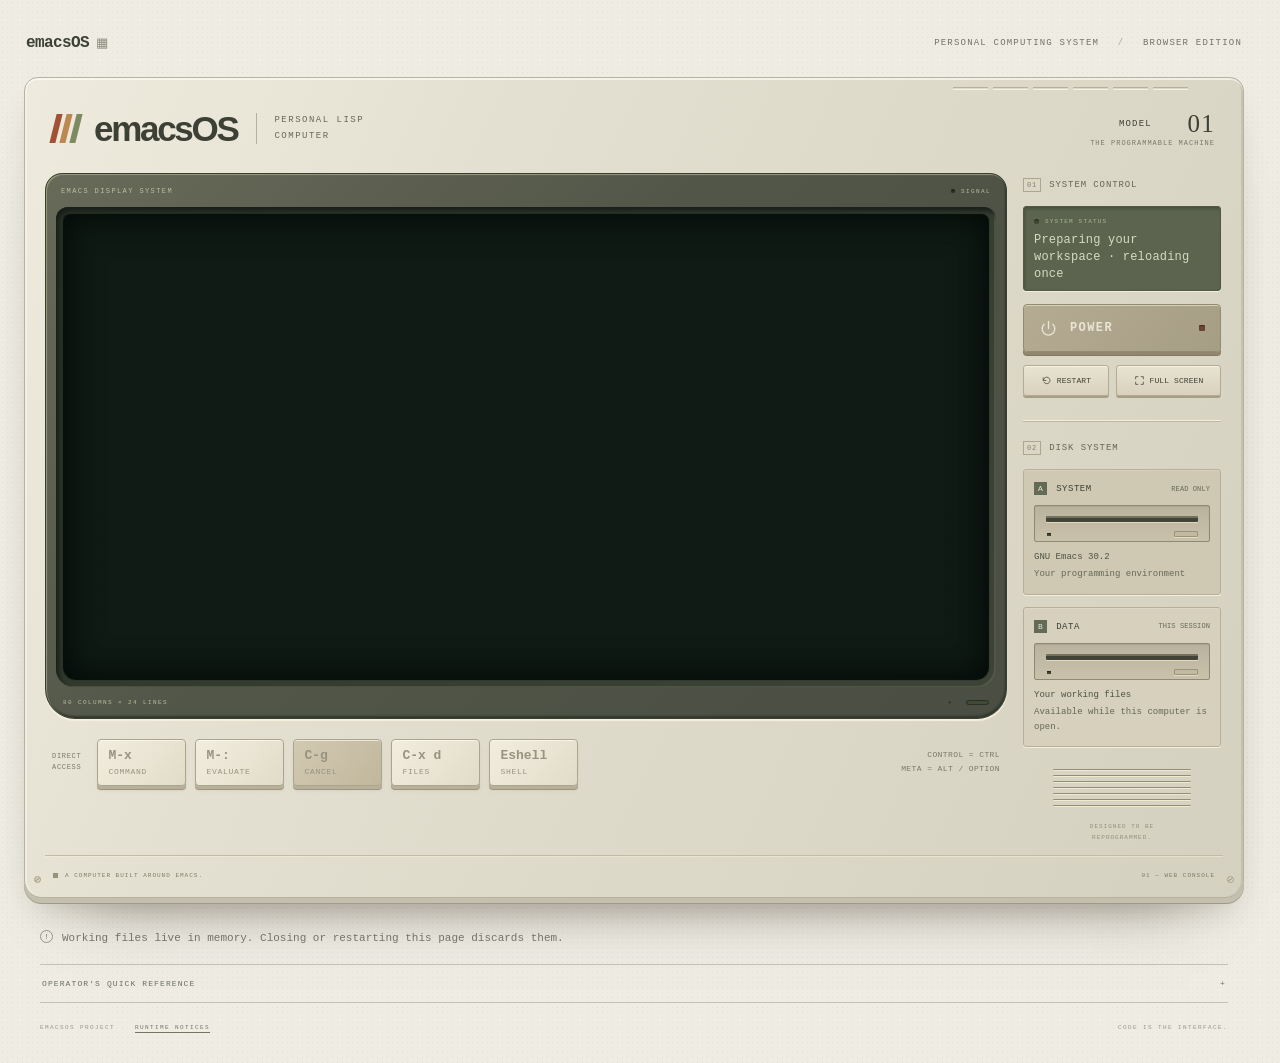
==== commit 628f9ae7: "release: Prepare source-backed browser distribution" ====
--- a/web/index.html
+++ b/web/index.html
@@ -9,6 +9,8 @@
   <link rel="icon" href="data:image/svg+xml,%3Csvg xmlns='http://www.w3.org/2000/svg' viewBox='0 0 32 32'%3E%3Crect width='32' height='32' rx='5' fill='%232c382d'/%3E%3Ctext x='6' y='24' font-family='monospace' font-size='26' fill='%23b9d49b'%3Ee%3C/text%3E%3C/svg%3E">
   <link rel="stylesheet" href="./vendor/xterm.css">
   <link rel="stylesheet" href="./terminal.css">
+  <script src="./isolation.js"></script>
+  <script src="./coi-serviceworker.js"></script>
   <script src="./vendor/xterm.js" defer></script>
   <script src="./vendor/xterm-pty.js" defer></script>
   <script src="./machine.js" type="module"></script>
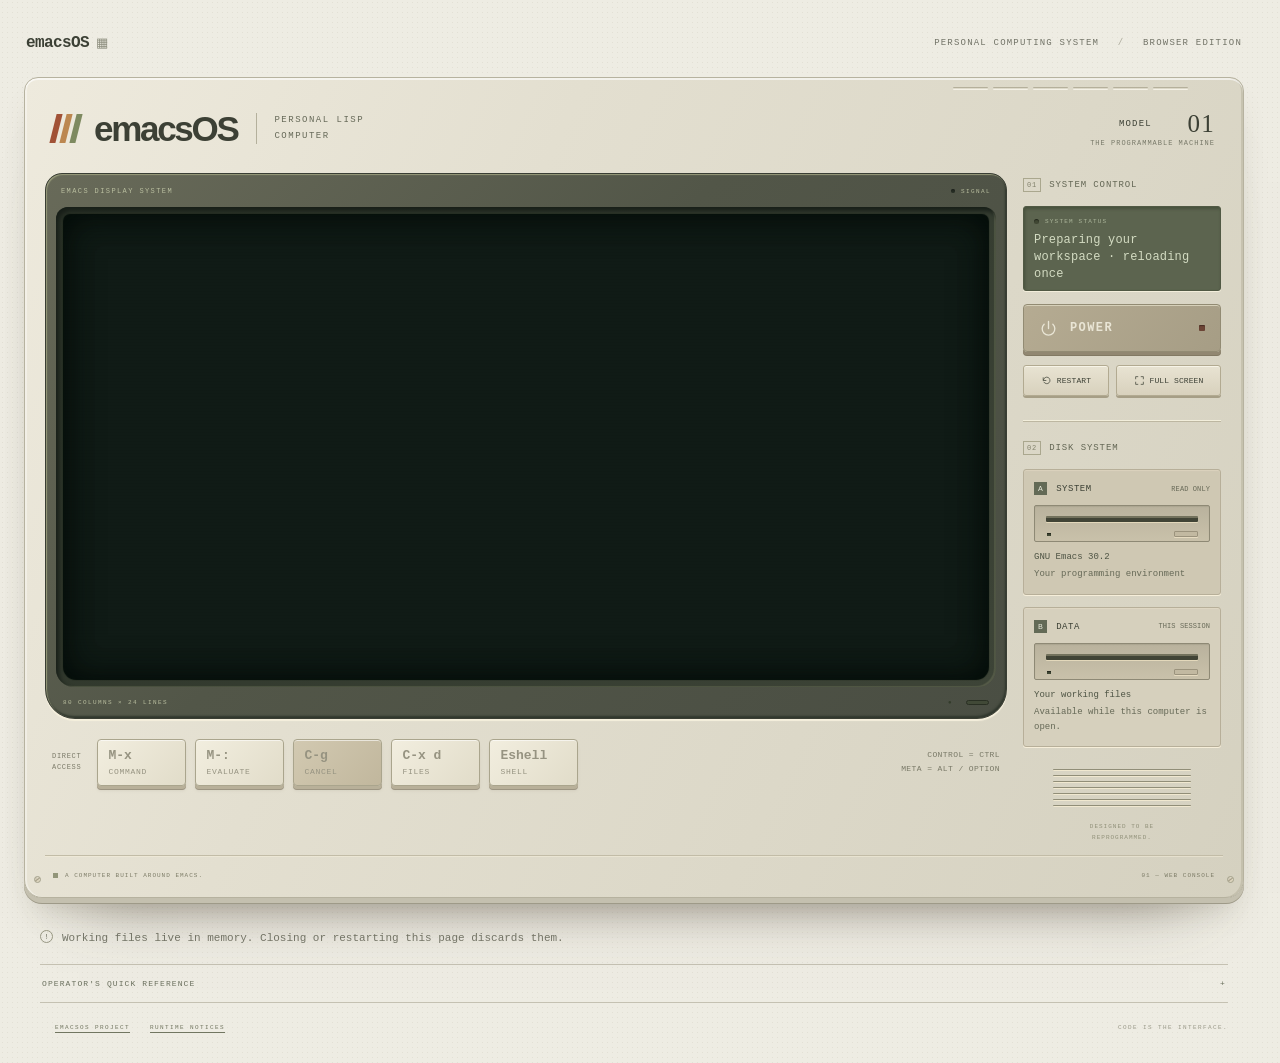
==== commit 267ff680: "web: Bind the public runtime to verified source records" ====
--- a/web/index.html
+++ b/web/index.html
@@ -90,8 +90,8 @@
 
   <section class="operator-notes" aria-label="Operating notes">
     <p class="volatile-note"><span class="note-symbol" aria-hidden="true">!</span> Working files live in memory. Closing or restarting this page discards them.</p>
-    <details class="quick-reference"><summary>OPERATOR'S QUICK REFERENCE <span aria-hidden="true">+</span></summary><div class="reference-content"><p>Click the screen before typing. On Mac, use <strong>Control</strong> for C- shortcuts and <strong>Option</strong> for M- shortcuts. <kbd>Esc</kbd> followed by <kbd>x</kbd> also opens the command prompt.</p><dl><div><dt><kbd>C-x C-f</kbd></dt><dd>Open or create a file in <code>~/work</code></dd></div><div><dt><kbd>C-x C-s</kbd></dt><dd>Save the current file</dd></div><div><dt><kbd>C-x C-e</kbd></dt><dd>Evaluate the expression before the cursor</dd></div><div><dt><kbd>C-g</kbd></dt><dd>Cancel the current command</dd></div></dl><p>Use FILES to browse your workspace, or SHELL to run commands in Eshell. <kbd>C-x C-c</kbd> ends the session. Saved files remain available during this session; restarting begins with a fresh workspace.</p></div></details>
+    <details class="quick-reference"><summary>OPERATOR'S QUICK REFERENCE <span aria-hidden="true">+</span></summary><div class="reference-content"><p>Click the screen before typing. On Mac, use <strong>Control</strong> for C- shortcuts and <strong>Option</strong> for M- shortcuts. <kbd>Esc</kbd> followed by <kbd>x</kbd> also opens the command prompt.</p><dl><div><dt><kbd>C-x C-f</kbd></dt><dd>Open or create a file in <code>~/work</code></dd></div><div><dt><kbd>C-x C-s</kbd></dt><dd>Save the current file</dd></div><div><dt><kbd>C-x C-e</kbd></dt><dd>Evaluate the expression before the cursor</dd></div><div><dt><kbd>C-g</kbd></dt><dd>Cancel the current command</dd></div></dl><p>Use FILES to browse your workspace, or SHELL to run commands in Eshell. <kbd>C-x C-c</kbd> ends the session. Saved files remain available during this session; restarting begins with a fresh workspace. <a href="https://github.com/suxiaogang223/emacsos/blob/main/docs/first-session.md" target="_blank" rel="noopener">Try the first-session walkthrough.</a></p></div></details>
   </section>
-  <footer class="page-footer"><span>EMACSOS PROJECT <a href="./licenses.html" target="_blank" rel="noopener">RUNTIME NOTICES</a></span><span>CODE IS THE INTERFACE.</span></footer>
+  <footer class="page-footer"><span><a href="https://github.com/suxiaogang223/emacsos" target="_blank" rel="noopener">EMACSOS PROJECT</a> <a href="./licenses.html" target="_blank" rel="noopener">RUNTIME NOTICES</a></span><span>CODE IS THE INTERFACE.</span></footer>
 </body>
 </html>
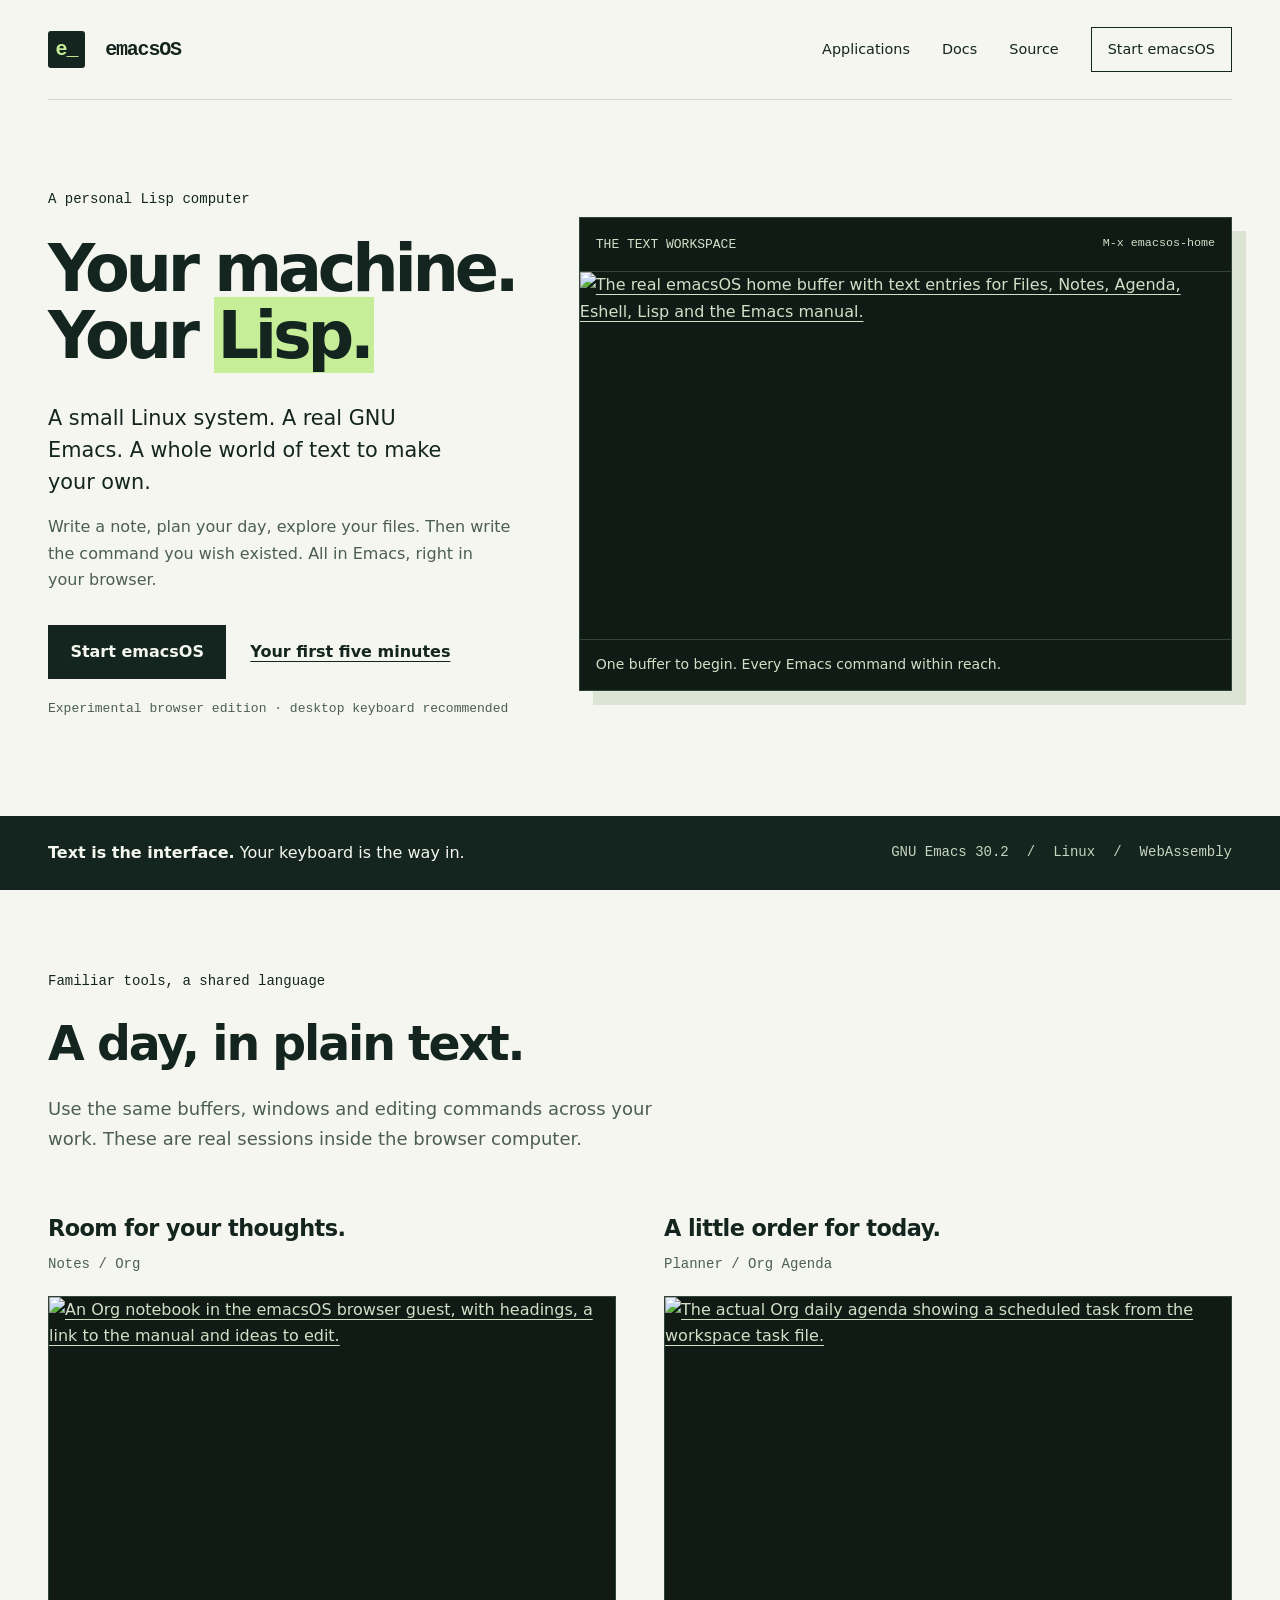
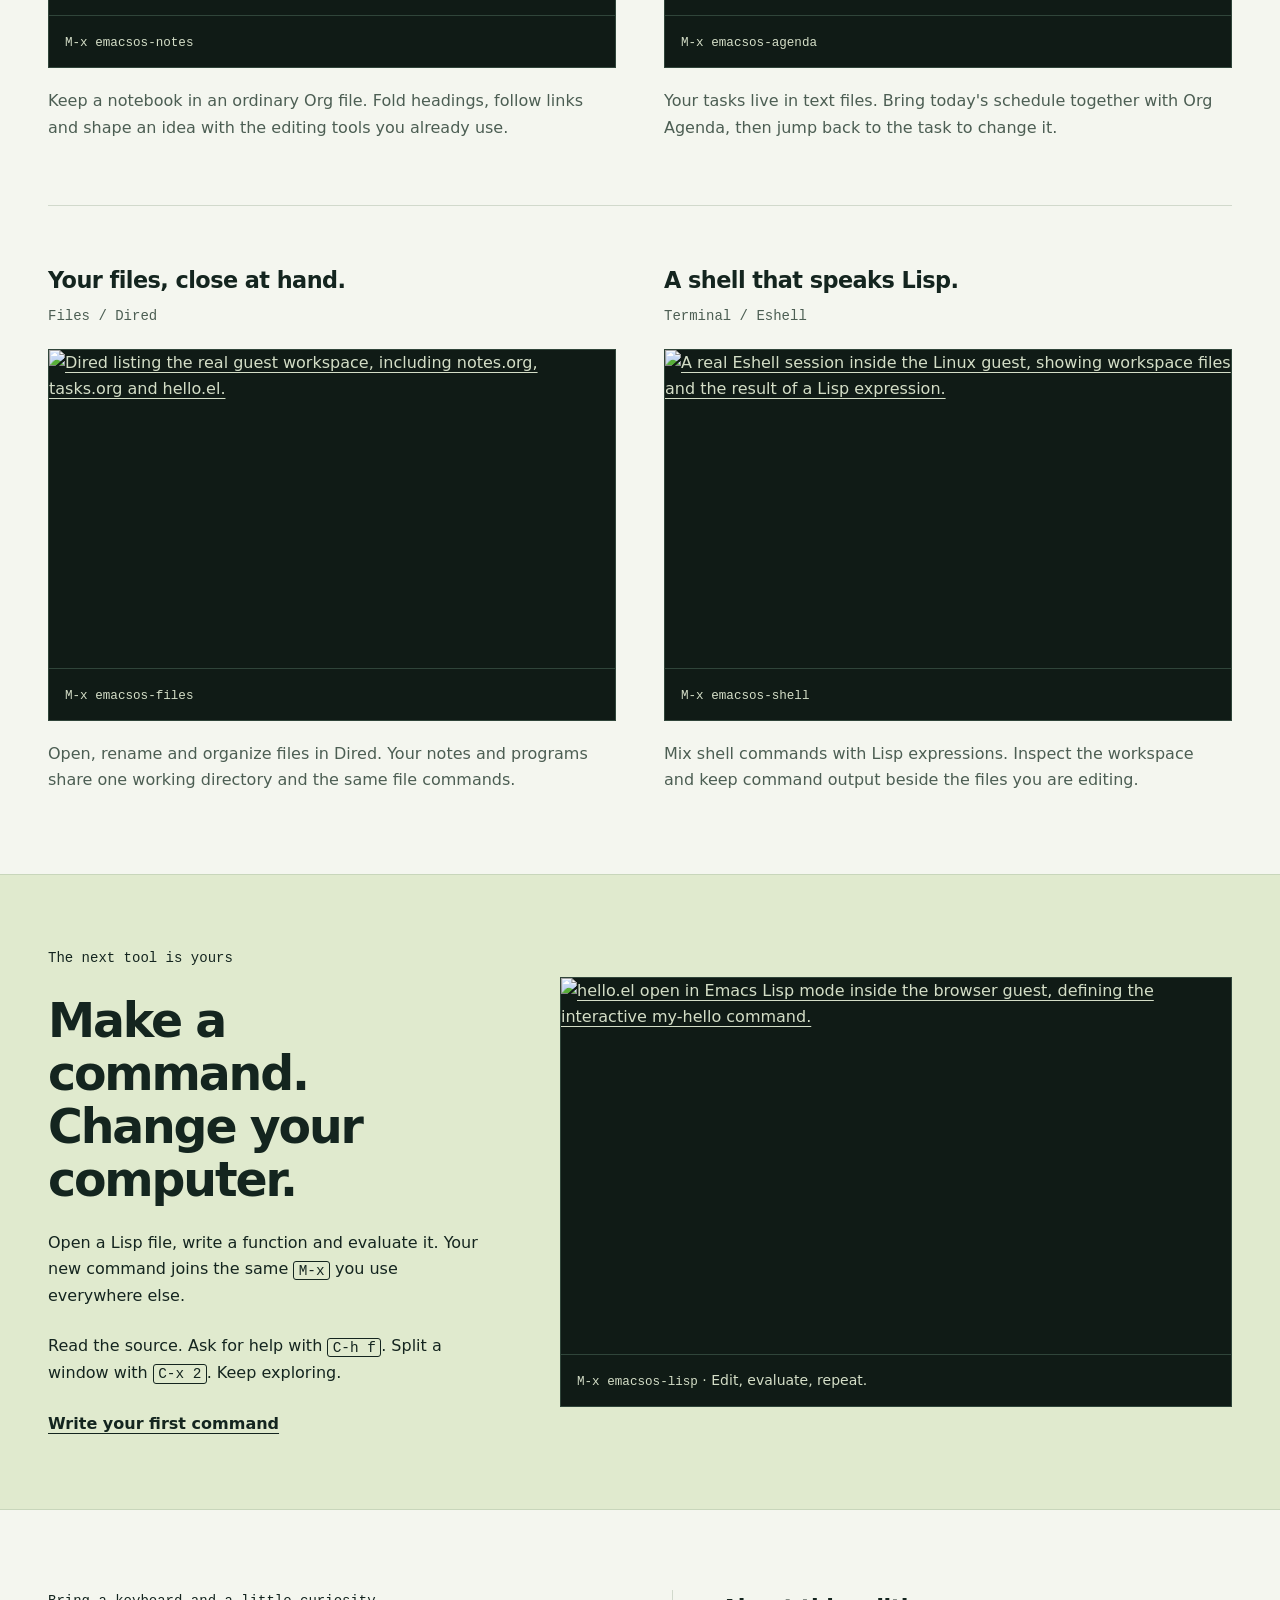
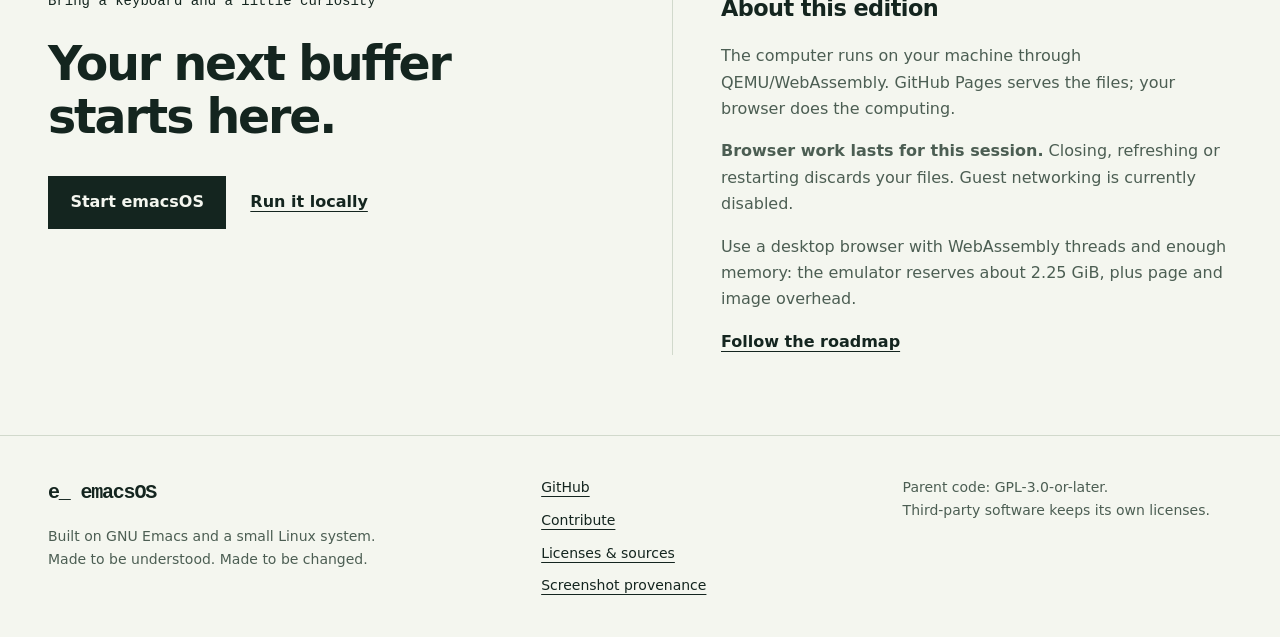
==== commit f7b2ba58: "workspace: Add Emacs workflows and a project homepage" ====
--- a/web/index.html
+++ b/web/index.html
@@ -1,97 +1,84 @@
 <!doctype html>
-<html lang="en" data-machine-state="off">
+<html lang="en">
 <head>
   <meta charset="utf-8">
   <meta name="viewport" content="width=device-width, initial-scale=1">
-  <meta name="theme-color" content="#e2dece">
-  <meta name="description" content="Your personal Lisp computer. Start Emacs in your browser and make it your own.">
-  <title>emacsOS — Personal Lisp Computer</title>
-  <link rel="icon" href="data:image/svg+xml,%3Csvg xmlns='http://www.w3.org/2000/svg' viewBox='0 0 32 32'%3E%3Crect width='32' height='32' rx='5' fill='%232c382d'/%3E%3Ctext x='6' y='24' font-family='monospace' font-size='26' fill='%23b9d49b'%3Ee%3C/text%3E%3C/svg%3E">
-  <link rel="stylesheet" href="./vendor/xterm.css">
-  <link rel="stylesheet" href="./terminal.css">
-  <script src="./isolation.js"></script>
-  <script src="./coi-serviceworker.js"></script>
-  <script src="./vendor/xterm.js" defer></script>
-  <script src="./vendor/xterm-pty.js" defer></script>
-  <script src="./machine.js" type="module"></script>
+  <meta name="theme-color" content="#14251f">
+  <meta name="description" content="A personal Lisp computer built around GNU Emacs. Write, plan, explore files and make your own tools in a text environment running in your browser.">
+  <title>emacsOS — Your machine. Your Lisp.</title>
+  <link rel="icon" href="data:image/svg+xml,%3Csvg xmlns='http://www.w3.org/2000/svg' viewBox='0 0 32 32'%3E%3Crect width='32' height='32' rx='5' fill='%2314251f'/%3E%3Ctext x='6' y='24' font-family='monospace' font-size='26' fill='%23c6ee99'%3Ee%3C/text%3E%3C/svg%3E">
+  <link rel="stylesheet" href="./site.css">
 </head>
 <body>
-  <header class="page-header">
-    <a class="project-name" href="./" aria-label="emacsOS web console">emacsOS<span class="registered-mark" aria-hidden="true">▦</span></a>
-    <span class="edition">PERSONAL COMPUTING SYSTEM <span class="edition-divider">/</span> BROWSER EDITION</span>
+  <a class="skip-link" href="#main">Skip to content</a>
+  <header class="site-header wrap">
+    <a class="wordmark" href="./" aria-label="emacsOS home"><span aria-hidden="true">e_</span> emacsOS</a>
+    <nav aria-label="Main navigation">
+      <a href="#applications">Applications</a>
+      <a href="https://github.com/suxiaogang223/emacsos/blob/main/docs/README.md">Docs</a>
+      <a href="https://github.com/suxiaogang223/emacsos">Source</a>
+      <a class="nav-try" href="./try/">Start emacsOS</a>
+    </nav>
   </header>
 
-  <main class="computer" aria-label="emacsOS personal computer">
-    <div class="case-top" aria-hidden="true"><span></span><span></span><span></span><span></span><span></span><span></span></div>
-    <header class="nameplate">
-      <div class="machine-brand"><span class="brand-stripes" aria-hidden="true"><i></i><i></i><i></i></span><h1>emacsOS</h1><span class="brand-description">PERSONAL LISP<br>COMPUTER</span></div>
-      <div class="model-mark">MODEL <strong>01</strong><span>THE PROGRAMMABLE MACHINE</span></div>
-    </header>
+  <main id="main">
+    <section class="hero wrap" aria-labelledby="hero-title">
+      <div class="hero-copy">
+        <p class="eyebrow">A personal Lisp computer</p>
+        <h1 id="hero-title">Your machine.<br>Your <span>Lisp.</span></h1>
+        <p class="intro">A small Linux system. A real GNU Emacs. A whole world of text to make your own.</p>
+        <p class="hero-detail">Write a note, plan your day, explore your files. Then write the command you wish existed. All in Emacs, right in your browser.</p>
+        <div class="actions"><a class="button" href="./try/">Start emacsOS</a><a class="text-link" href="https://github.com/suxiaogang223/emacsos/blob/main/docs/first-session.md">Your first five minutes</a></div>
+        <p class="preview-note">Experimental browser edition · desktop keyboard recommended</p>
+      </div>
+      <figure class="hero-screen terminal-shot">
+        <div class="image-heading"><span>THE TEXT WORKSPACE</span><code>M-x emacsos-home</code></div>
+        <a href="./images/home.png" aria-label="Open the home screenshot at full size"><img src="./images/home.png" width="768" height="432" alt="The real emacsOS home buffer with text entries for Files, Notes, Agenda, Eshell, Lisp and the Emacs manual." fetchpriority="high"></a>
+        <figcaption>One buffer to begin. Every Emacs command within reach.</figcaption>
+      </figure>
+    </section>
 
-    <div class="machine-body">
-      <section class="display-unit" aria-label="Computer display">
-        <div class="monitor-shell" id="monitor">
-          <div class="monitor-topline"><span>EMACS DISPLAY SYSTEM</span><span class="display-indicator"><i aria-hidden="true"></i> SIGNAL</span></div>
-          <div class="screen-well">
-            <div class="screen" id="screen">
-              <div class="idle-screen" id="idle-screen">
-                <div class="splash-top"><span>EMACSOS PERSONAL SYSTEM</span><span>01</span></div>
-                <div class="splash-main"><div class="splash-logo" aria-hidden="true">e<span>_</span></div><p class="splash-title">Your machine.<br>Your Lisp.</p><p class="splash-instruction">Press POWER to begin<span class="cursor" aria-hidden="true"></span></p></div>
-                <div class="splash-bottom"><span>GNU EMACS 30.2</span><span>1 GiB MEMORY</span></div>
-              </div>
-              <div id="terminal" aria-label="emacsOS terminal"></div>
-            </div>
-          </div>
-          <div class="monitor-bottomline"><span id="screen-caption">80 COLUMNS × 24 LINES</span><span class="monitor-mark" aria-hidden="true">● <i></i></span></div>
-        </div>
-        <div class="key-strip" aria-label="Emacs shortcuts">
-          <div class="key-strip-label">DIRECT<br>ACCESS</div>
-          <button id="command-key" class="keycap" type="button" disabled><kbd>M-x</kbd><span>COMMAND</span></button>
-          <button id="eval-key" class="keycap" type="button" disabled><kbd>M-:</kbd><span>EVALUATE</span></button>
-          <button id="cancel-key" class="keycap keycap-cancel" type="button" disabled><kbd>C-g</kbd><span>CANCEL</span></button>
-          <button id="files-key" class="keycap" type="button" disabled><kbd>C-x d</kbd><span>FILES</span></button>
-          <button id="shell-key" class="keycap" type="button" disabled><kbd>Eshell</kbd><span>SHELL</span></button>
-          <span class="keyboard-note">CONTROL = CTRL<br>META = ALT / OPTION</span>
-        </div>
-      </section>
+    <div class="principles"><div class="wrap"><p><strong>Text is the interface.</strong> Your keyboard is the way in.</p><p>GNU Emacs 30.2 <span aria-hidden="true">/</span> Linux <span aria-hidden="true">/</span> WebAssembly</p></div></div>
 
-      <aside class="front-panel" aria-label="Machine controls and disk bays">
-        <section class="control-panel" aria-labelledby="control-heading">
-          <h2 id="control-heading" class="panel-heading"><span>01</span> SYSTEM CONTROL</h2>
-          <div class="system-readout"><span class="readout-label"><i id="power-led" class="led" aria-hidden="true"></i> SYSTEM STATUS</span><p id="status" role="status" aria-live="polite">OFFLINE</p><progress id="boot-progress" max="100" value="0" aria-label="Boot image download" hidden></progress></div>
-          <button class="power-key" id="boot" type="button"><svg viewBox="0 0 24 24" aria-hidden="true"><path d="M12 3v9M6.5 6.5a8 8 0 1 0 11 0"/></svg><span>POWER</span><span class="key-indicator" aria-hidden="true"></span></button>
-          <div class="secondary-controls"><button id="reset" class="small-key" type="button" disabled><svg viewBox="0 0 20 20" aria-hidden="true"><path d="M4 5v5h5M4.4 9a6 6 0 1 1 .8 4"/></svg>RESTART</button><button id="fullscreen" class="small-key" type="button"><svg viewBox="0 0 20 20" aria-hidden="true"><path d="M3 7V3h4m6 0h4v4m0 6v4h-4m-6 0H3v-4"/></svg>FULL SCREEN</button></div>
-          <p id="error" class="machine-error" role="alert" hidden></p>
-        </section>
+    <section class="applications wrap" id="applications" aria-labelledby="apps-title">
+      <div class="section-intro"><p class="eyebrow">Familiar tools, a shared language</p><h2 id="apps-title">A day, in plain text.</h2><p>Use the same buffers, windows and editing commands across your work. These are real sessions inside the browser computer.</p></div>
+      <div class="app-pair">
+        <article id="notes">
+          <div class="app-heading"><h3>Room for your thoughts.</h3><span>Notes / Org</span></div>
+          <figure class="terminal-shot"><a href="./images/notes.png" aria-label="Open the notes screenshot at full size"><img src="./images/notes.png" width="768" height="432" alt="An Org notebook in the emacsOS browser guest, with headings, a link to the manual and ideas to edit." loading="lazy"></a><figcaption><code>M-x emacsos-notes</code></figcaption></figure>
+          <p>Keep a notebook in an ordinary Org file. Fold headings, follow links and shape an idea with the editing tools you already use.</p>
+        </article>
+        <article id="agenda">
+          <div class="app-heading"><h3>A little order for today.</h3><span>Planner / Org Agenda</span></div>
+          <figure class="terminal-shot"><a href="./images/agenda.png" aria-label="Open the agenda screenshot at full size"><img src="./images/agenda.png" width="768" height="432" alt="The actual Org daily agenda showing a scheduled task from the workspace task file." loading="lazy"></a><figcaption><code>M-x emacsos-agenda</code></figcaption></figure>
+          <p>Your tasks live in text files. Bring today's schedule together with Org Agenda, then jump back to the task to change it.</p>
+        </article>
+      </div>
+      <div class="app-pair second-pair">
+        <article id="files">
+          <div class="app-heading"><h3>Your files, close at hand.</h3><span>Files / Dired</span></div>
+          <figure class="terminal-shot"><a href="./images/files.png" aria-label="Open the files screenshot at full size"><img src="./images/files.png" width="768" height="432" alt="Dired listing the real guest workspace, including notes.org, tasks.org and hello.el." loading="lazy"></a><figcaption><code>M-x emacsos-files</code></figcaption></figure>
+          <p>Open, rename and organize files in Dired. Your notes and programs share one working directory and the same file commands.</p>
+        </article>
+        <article id="shell">
+          <div class="app-heading"><h3>A shell that speaks Lisp.</h3><span>Terminal / Eshell</span></div>
+          <figure class="terminal-shot"><a href="./images/shell.png" aria-label="Open the shell screenshot at full size"><img src="./images/shell.png" width="768" height="432" alt="A real Eshell session inside the Linux guest, showing workspace files and the result of a Lisp expression." loading="lazy"></a><figcaption><code>M-x emacsos-shell</code></figcaption></figure>
+          <p>Mix shell commands with Lisp expressions. Inspect the workspace and keep command output beside the files you are editing.</p>
+        </article>
+      </div>
+    </section>
 
-        <section class="storage-panel" aria-labelledby="storage-heading">
-          <h2 id="storage-heading" class="panel-heading"><span>02</span> DISK SYSTEM</h2>
-          <div class="drive drive-system" data-drive="system">
-            <div class="drive-label"><span><b>A</b> SYSTEM</span><span class="drive-tag">READ ONLY</span></div>
-            <div class="drive-face" aria-hidden="true"><div class="drive-slot"></div><i id="activity-led" class="led"></i><span class="eject-block"></span></div>
-            <p class="drive-file">GNU Emacs 30.2</p>
-            <p class="drive-detail">Your programming environment</p>
-          </div>
-          <div class="drive drive-data" data-drive="data" aria-describedby="data-drive-note">
-            <div class="drive-label"><span><b>B</b> DATA</span><span class="drive-tag">THIS SESSION</span></div>
-            <div class="drive-face" aria-hidden="true"><div class="drive-slot"></div><i class="led"></i><span class="eject-block"></span></div>
-            <p class="drive-file">Your working files</p>
-            <p class="drive-detail" id="data-drive-note">Available while this computer is open.</p>
-          </div>
-        </section>
-        <div class="speaker" aria-hidden="true"><i></i><i></i><i></i><i></i><i></i><i></i><i></i></div>
-        <p class="panel-footnote">DESIGNED TO BE<br>REPROGRAMMED.</p>
-      </aside>
-    </div>
+    <section class="programmable" aria-labelledby="lisp-title"><div class="wrap lisp-layout">
+      <div><p class="eyebrow">The next tool is yours</p><h2 id="lisp-title">Make a command.<br>Change your computer.</h2><p>Open a Lisp file, write a function and evaluate it. Your new command joins the same <kbd>M-x</kbd> you use everywhere else.</p><p>Read the source. Ask for help with <kbd>C-h f</kbd>. Split a window with <kbd>C-x 2</kbd>. Keep exploring.</p><a class="text-link" href="https://github.com/suxiaogang223/emacsos/blob/main/docs/first-session.md">Write your first command</a></div>
+      <figure class="terminal-shot"><a href="./images/lisp.png" aria-label="Open the lisp screenshot at full size"><img src="./images/lisp.png" width="768" height="432" alt="hello.el open in Emacs Lisp mode inside the browser guest, defining the interactive my-hello command." loading="lazy"></a><figcaption><code>M-x emacsos-lisp</code> · Edit, evaluate, repeat.</figcaption></figure>
+    </div></section>
 
-    <footer class="case-footer"><span><i class="footer-square" aria-hidden="true"></i> A COMPUTER BUILT AROUND EMACS.</span><span>01 — WEB CONSOLE</span></footer>
-    <span class="case-screw screw-one" aria-hidden="true"></span><span class="case-screw screw-two" aria-hidden="true"></span>
+    <section class="getting-started wrap" aria-labelledby="start-title">
+      <div><p class="eyebrow">Bring a keyboard and a little curiosity</p><h2 id="start-title">Your next buffer<br>starts here.</h2><div class="actions"><a class="button" href="./try/">Start emacsOS</a><a class="text-link" href="https://github.com/suxiaogang223/emacsos#run-it-yourself">Run it locally</a></div></div>
+      <div class="edition-notes"><h3>About this edition</h3><p>The computer runs on your machine through QEMU/WebAssembly. GitHub Pages serves the files; your browser does the computing.</p><p><strong>Browser work lasts for this session.</strong> Closing, refreshing or restarting discards your files. Guest networking is currently disabled.</p><p>Use a desktop browser with WebAssembly threads and enough memory: the emulator reserves about 2.25 GiB, plus page and image overhead.</p><a class="text-link" href="https://github.com/suxiaogang223/emacsos/blob/main/docs/roadmap.md">Follow the roadmap</a></div>
+    </section>
   </main>
 
-  <section class="operator-notes" aria-label="Operating notes">
-    <p class="volatile-note"><span class="note-symbol" aria-hidden="true">!</span> Working files live in memory. Closing or restarting this page discards them.</p>
-    <details class="quick-reference"><summary>OPERATOR'S QUICK REFERENCE <span aria-hidden="true">+</span></summary><div class="reference-content"><p>Click the screen before typing. On Mac, use <strong>Control</strong> for C- shortcuts and <strong>Option</strong> for M- shortcuts. <kbd>Esc</kbd> followed by <kbd>x</kbd> also opens the command prompt.</p><dl><div><dt><kbd>C-x C-f</kbd></dt><dd>Open or create a file in <code>~/work</code></dd></div><div><dt><kbd>C-x C-s</kbd></dt><dd>Save the current file</dd></div><div><dt><kbd>C-x C-e</kbd></dt><dd>Evaluate the expression before the cursor</dd></div><div><dt><kbd>C-g</kbd></dt><dd>Cancel the current command</dd></div></dl><p>Use FILES to browse your workspace, or SHELL to run commands in Eshell. <kbd>C-x C-c</kbd> ends the session. Saved files remain available during this session; restarting begins with a fresh workspace. <a href="https://github.com/suxiaogang223/emacsos/blob/main/docs/first-session.md" target="_blank" rel="noopener">Try the first-session walkthrough.</a></p></div></details>
-  </section>
-  <footer class="page-footer"><span><a href="https://github.com/suxiaogang223/emacsos" target="_blank" rel="noopener">EMACSOS PROJECT</a> <a href="./licenses.html" target="_blank" rel="noopener">RUNTIME NOTICES</a></span><span>CODE IS THE INTERFACE.</span></footer>
+  <footer class="site-footer"><div class="wrap footer-layout"><div><a class="wordmark" href="./">e_ emacsOS</a><p>Built on GNU Emacs and a small Linux system.<br>Made to be understood. Made to be changed.</p></div><nav aria-label="Project links"><a href="https://github.com/suxiaogang223/emacsos">GitHub</a><a href="https://github.com/suxiaogang223/emacsos/blob/main/CONTRIBUTING.md">Contribute</a><a href="./licenses.html">Licenses &amp; sources</a><a href="https://github.com/suxiaogang223/emacsos/blob/main/docs/images/README.md">Screenshot provenance</a></nav><p class="license-note">Parent code: GPL-3.0-or-later.<br>Third-party software keeps its own licenses.</p></div></footer>
 </body>
 </html>
--- a/web/site.css
+++ b/web/site.css
@@ -0,0 +1,93 @@
+:root { color-scheme: light; --ink: #14251f; --muted: #4c5e53; --paper: #f4f6ef; --line: #d1d9cc; --accent: #c6ee99; --mono: "SFMono-Regular", Consolas, "Liberation Mono", monospace; }
+* { box-sizing: border-box; }
+html { scroll-padding-top: 1.5rem; }
+body { margin: 0; background: var(--paper); color: var(--ink); font-family: system-ui, -apple-system, BlinkMacSystemFont, "Segoe UI", sans-serif; font-size: 1rem; line-height: 1.65; }
+a { color: inherit; text-underline-offset: .25em; }
+a:hover { text-decoration-thickness: 2px; }
+a:focus-visible { outline: 3px solid #45832b; outline-offset: 5px; }
+img { display: block; width: 100%; height: auto; }
+figure, h1, h2, h3, p { margin: 0; }
+code, kbd { font-family: var(--mono); font-size: .9em; }
+kbd { border: 1px solid currentColor; border-radius: 3px; padding: .05em .3em; white-space: nowrap; }
+.wrap { width: min(1320px, calc(100% - 6rem)); margin-inline: auto; }
+.skip-link { position: absolute; z-index: 10; inset: .5rem auto auto .5rem; transform: translateY(-180%); background: var(--accent); padding: .5rem 1rem; }
+.skip-link:focus { transform: none; }
+.site-header { min-height: 100px; display: flex; justify-content: space-between; align-items: center; gap: 2rem; border-bottom: 1px solid var(--line); }
+.wordmark { font-family: var(--mono); font-weight: 700; font-size: 1.25rem; text-decoration: none; letter-spacing: -.06em; white-space: nowrap; }
+.wordmark span { display: inline-grid; place-items: center; background: var(--ink); color: var(--accent); width: 2.3rem; height: 2.3rem; margin-right: .6rem; border-radius: 3px; }
+.site-header nav { display: flex; align-items: center; gap: 2rem; font-size: .9rem; }
+.site-header nav a { text-decoration: none; }
+.nav-try { border: 1px solid var(--ink); padding: .6rem 1rem; }
+.hero { display: grid; grid-template-columns: .85fr 1.15fr; gap: 3rem; align-items: center; padding-block: 5.5rem 6rem; }
+.eyebrow { font-family: var(--mono); font-size: .875rem; margin-bottom: 1.5rem; }
+h1 { font-size: clamp(3rem, 5.1vw, 5rem); font-weight: 600; line-height: 1.03; letter-spacing: -.065em; }
+h1 span { background: var(--accent); padding-inline: .05em; }
+.intro { font-size: 1.3rem; line-height: 1.55; margin-top: 2rem; max-width: 26rem; }
+.hero-detail { color: var(--muted); margin-top: 1rem; max-width: 29rem; }
+.actions { display: flex; gap: 1.5rem; align-items: center; flex-wrap: wrap; margin-top: 2rem; }
+.button { display: inline-block; background: var(--ink); color: var(--paper); text-decoration: none; padding: .85rem 1.4rem; font-weight: 600; }
+.button:hover { background: #284b38; }
+.text-link { font-weight: 550; }
+.preview-note { margin-top: 1.2rem; font-family: var(--mono); font-size: .8125rem; color: var(--muted); }
+.terminal-shot { min-width: 0; border: 1px solid #30453a; background: #101b16; color: #d4dec7; }
+.terminal-shot img { aspect-ratio: 16 / 9; object-fit: contain; }
+.terminal-shot figcaption { padding: .85rem 1rem; font-size: .875rem; border-top: 1px solid #30453a; }
+.hero-screen { box-shadow: 14px 14px 0 #dce5d4; }
+.image-heading { display: flex; justify-content: space-between; flex-wrap: wrap; gap: .5rem; font-family: var(--mono); font-size: .8125rem; padding: 1rem; border-bottom: 1px solid #30453a; }
+.principles { background: var(--ink); color: var(--paper); }
+.principles .wrap { display: flex; justify-content: space-between; align-items: center; gap: 1.5rem; padding-block: 1.5rem; }
+.principles p:last-child { font-family: var(--mono); font-size: .875rem; color: #c5d5bf; }
+.principles span { margin-inline: .6rem; }
+.applications { padding-block: 5rem; }
+.section-intro { max-width: 39rem; margin-bottom: 3.5rem; }
+h2 { font-size: clamp(2.25rem, 3.7vw, 3.6rem); font-weight: 550; line-height: 1.12; letter-spacing: -.045em; }
+.section-intro > p:last-child { margin-top: 1.5rem; color: var(--muted); font-size: 1.125rem; }
+.app-pair { display: grid; grid-template-columns: 1fr 1fr; gap: 3rem; }
+.app-heading { margin-bottom: 1.25rem; }
+h3 { font-size: 1.4rem; font-weight: 550; letter-spacing: -.025em; }
+.app-heading span { display: block; font-family: var(--mono); font-size: .875rem; margin-top: .4rem; color: var(--muted); }
+.app-pair article > p { max-width: 35rem; color: var(--muted); margin-top: 1.25rem; }
+.second-pair { margin-top: 4rem; padding-top: 3.5rem; border-top: 1px solid var(--line); }
+.programmable { background: #e0eace; border-block: 1px solid #c8d6bb; padding-block: 4.5rem; }
+.lisp-layout { display: grid; grid-template-columns: .8fr 1.2fr; gap: 4rem; align-items: center; }
+.lisp-layout p:not(.eyebrow) { margin-top: 1.5rem; max-width: 29rem; }
+.lisp-layout .text-link { display: inline-block; margin-top: 1.5rem; }
+.getting-started { padding-block: 5rem; display: grid; grid-template-columns: 1fr 1fr; gap: 4rem; align-items: start; }
+.edition-notes { border-left: 1px solid var(--line); padding-left: 3rem; }
+.edition-notes p { margin-top: 1rem; color: var(--muted); }
+.edition-notes .text-link { display: inline-block; margin-top: 1rem; }
+.site-footer { border-top: 1px solid var(--line); padding-block: 2.5rem; }
+.footer-layout { display: grid; grid-template-columns: 1.4fr 1fr 1fr; gap: 2rem; }
+.site-footer p { margin-top: 1rem; color: var(--muted); font-size: .875rem; }
+.site-footer nav { display: flex; flex-direction: column; align-items: start; gap: .6rem; font-size: .875rem; }
+.site-footer .license-note { margin-top: 0; }
+@media (min-width: 1500px) { .hero { gap: 4rem; } }
+@media (max-width: 1000px) {
+  .wrap { width: calc(100% - 3rem); }
+  .hero { gap: 2rem; padding-block: 4rem; }
+  .intro { font-size: 1.125rem; }
+  .hero .actions { gap: 1rem; }
+  .hero-screen { box-shadow: 8px 8px 0 #dce5d4; }
+  .app-pair { gap: 2rem; }
+  .lisp-layout { gap: 2rem; }
+  .principles .wrap { flex-wrap: wrap; gap: .5rem; }
+}
+@media (max-width: 740px) {
+  .site-header { flex-wrap: wrap; gap: 1rem; padding-block: 1rem; }
+  .site-header nav { width: 100%; justify-content: space-between; gap: .75rem; font-size: .875rem; }
+  .nav-try { padding: .4rem .6rem; }
+  .hero, .app-pair, .lisp-layout, .getting-started { grid-template-columns: 1fr; }
+  .hero { gap: 2.5rem; padding-block: 3rem; }
+  h1 { font-size: clamp(3.25rem, 11vw, 4.75rem); }
+  .intro, .hero-detail { max-width: 35rem; }
+  .applications { padding-block: 3.5rem; }
+  .section-intro { margin-bottom: 2.5rem; }
+  .app-pair { gap: 3rem; }
+  .second-pair { margin-top: 3rem; padding-top: 3rem; }
+  .programmable { padding-block: 3rem; }
+  .getting-started { gap: 2.5rem; padding-block: 3.5rem; }
+  .edition-notes { padding: 2rem 0 0; border-left: 0; border-top: 1px solid var(--line); }
+  .footer-layout { grid-template-columns: 1fr 1fr; }
+  .license-note { grid-column: 1 / -1; }
+}
+@media (prefers-reduced-motion: no-preference) { html { scroll-behavior: smooth; } }
